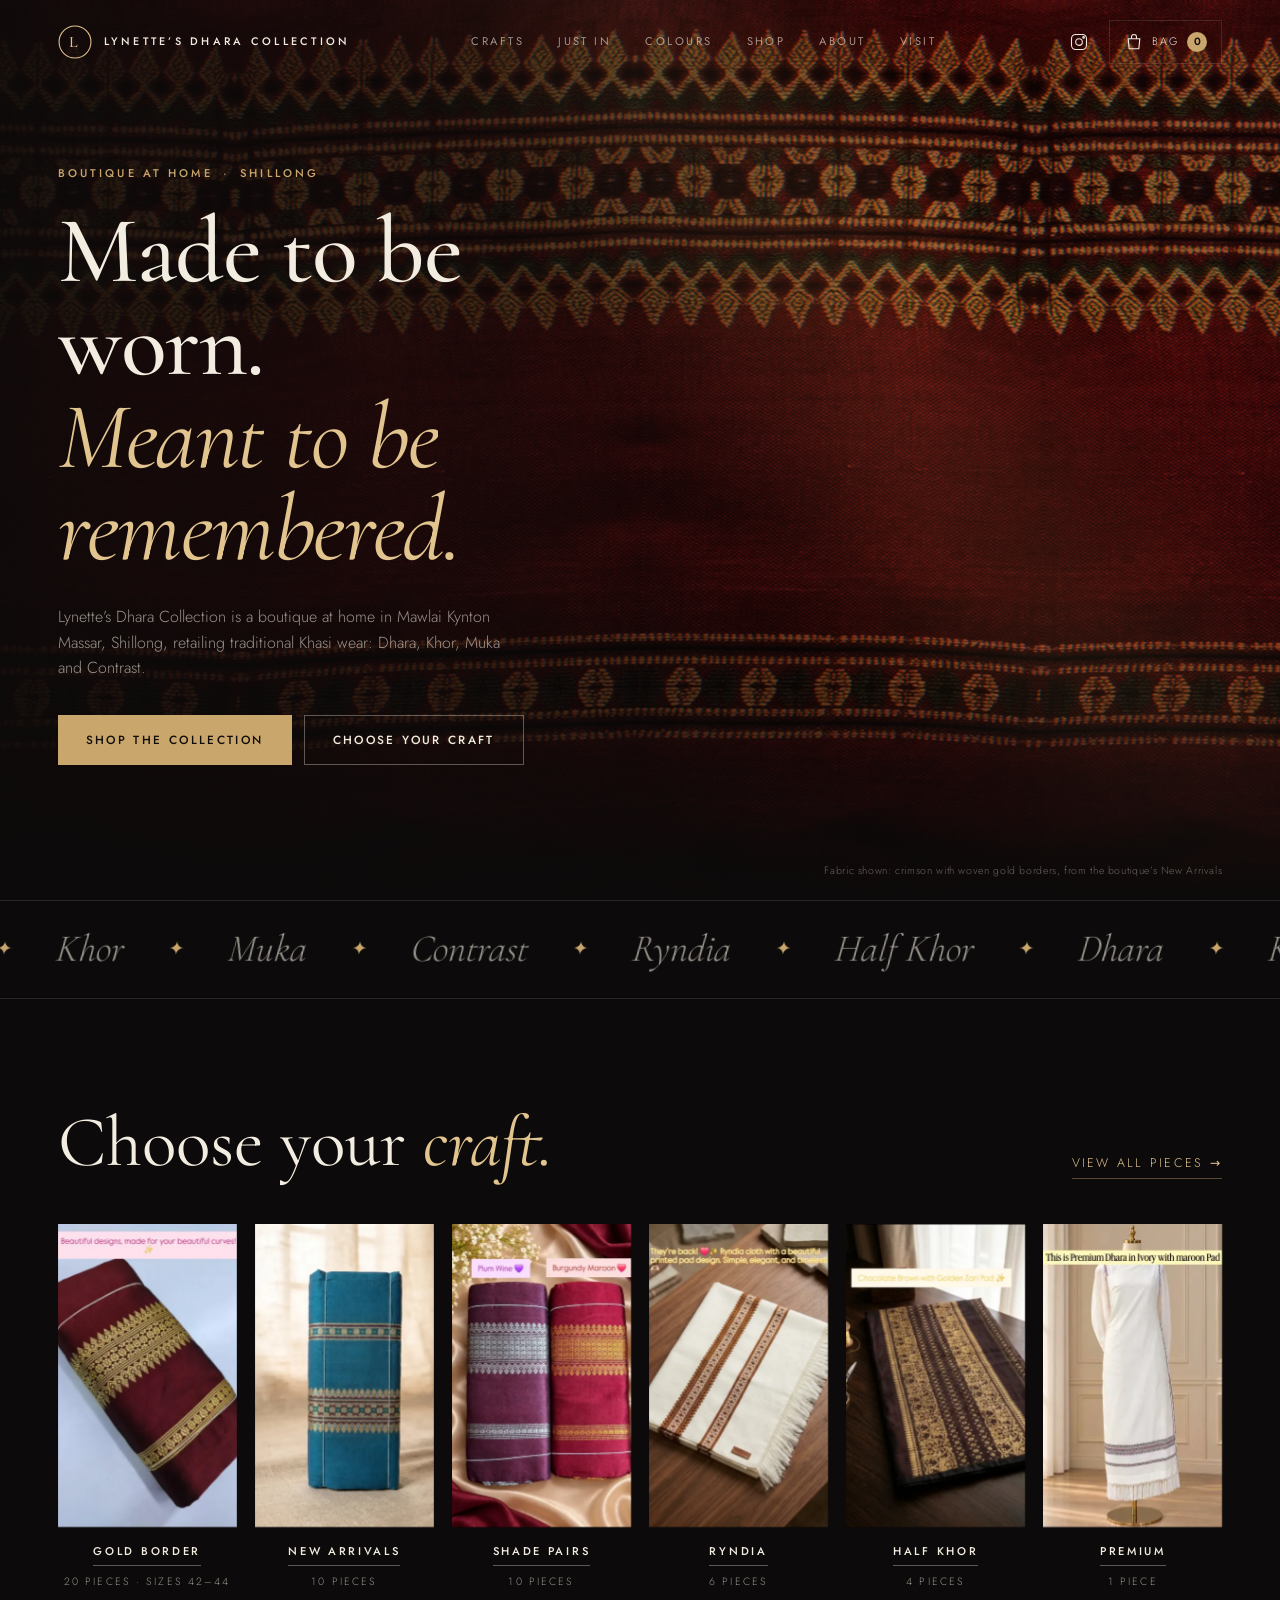
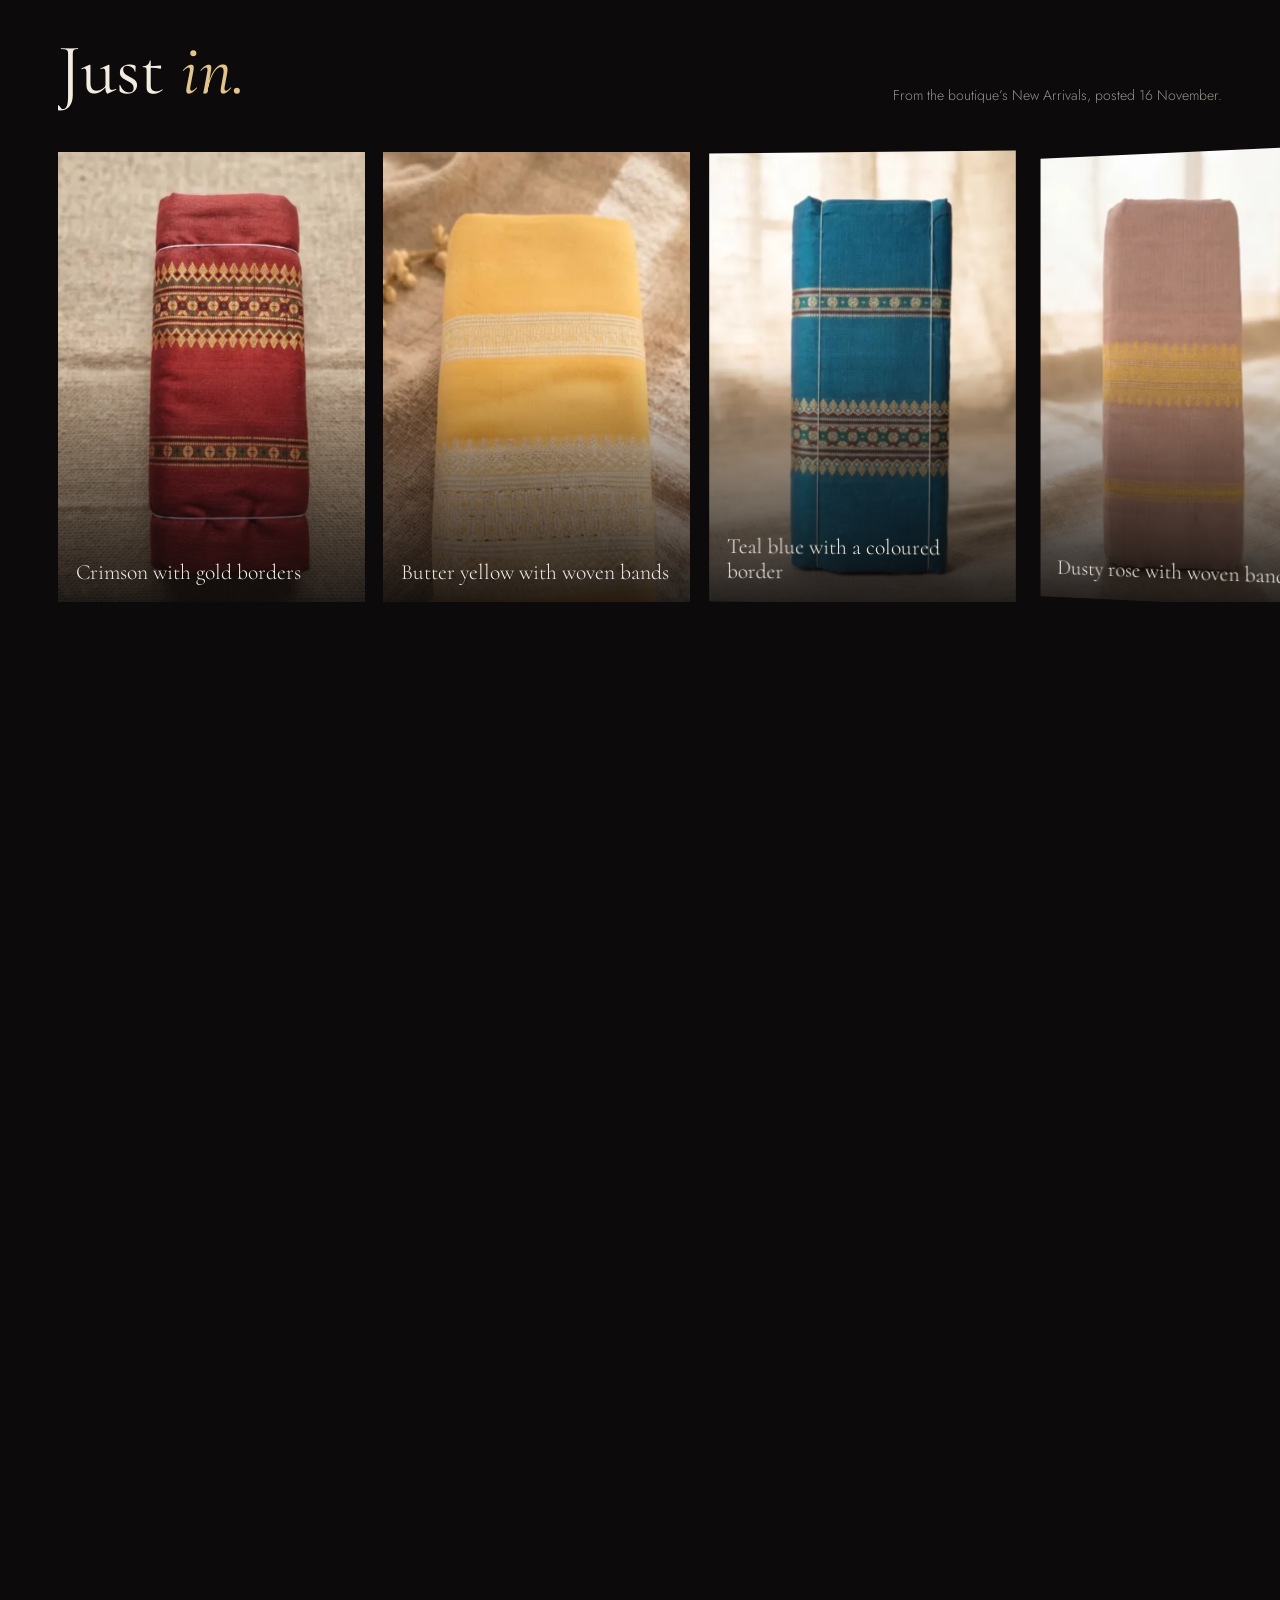
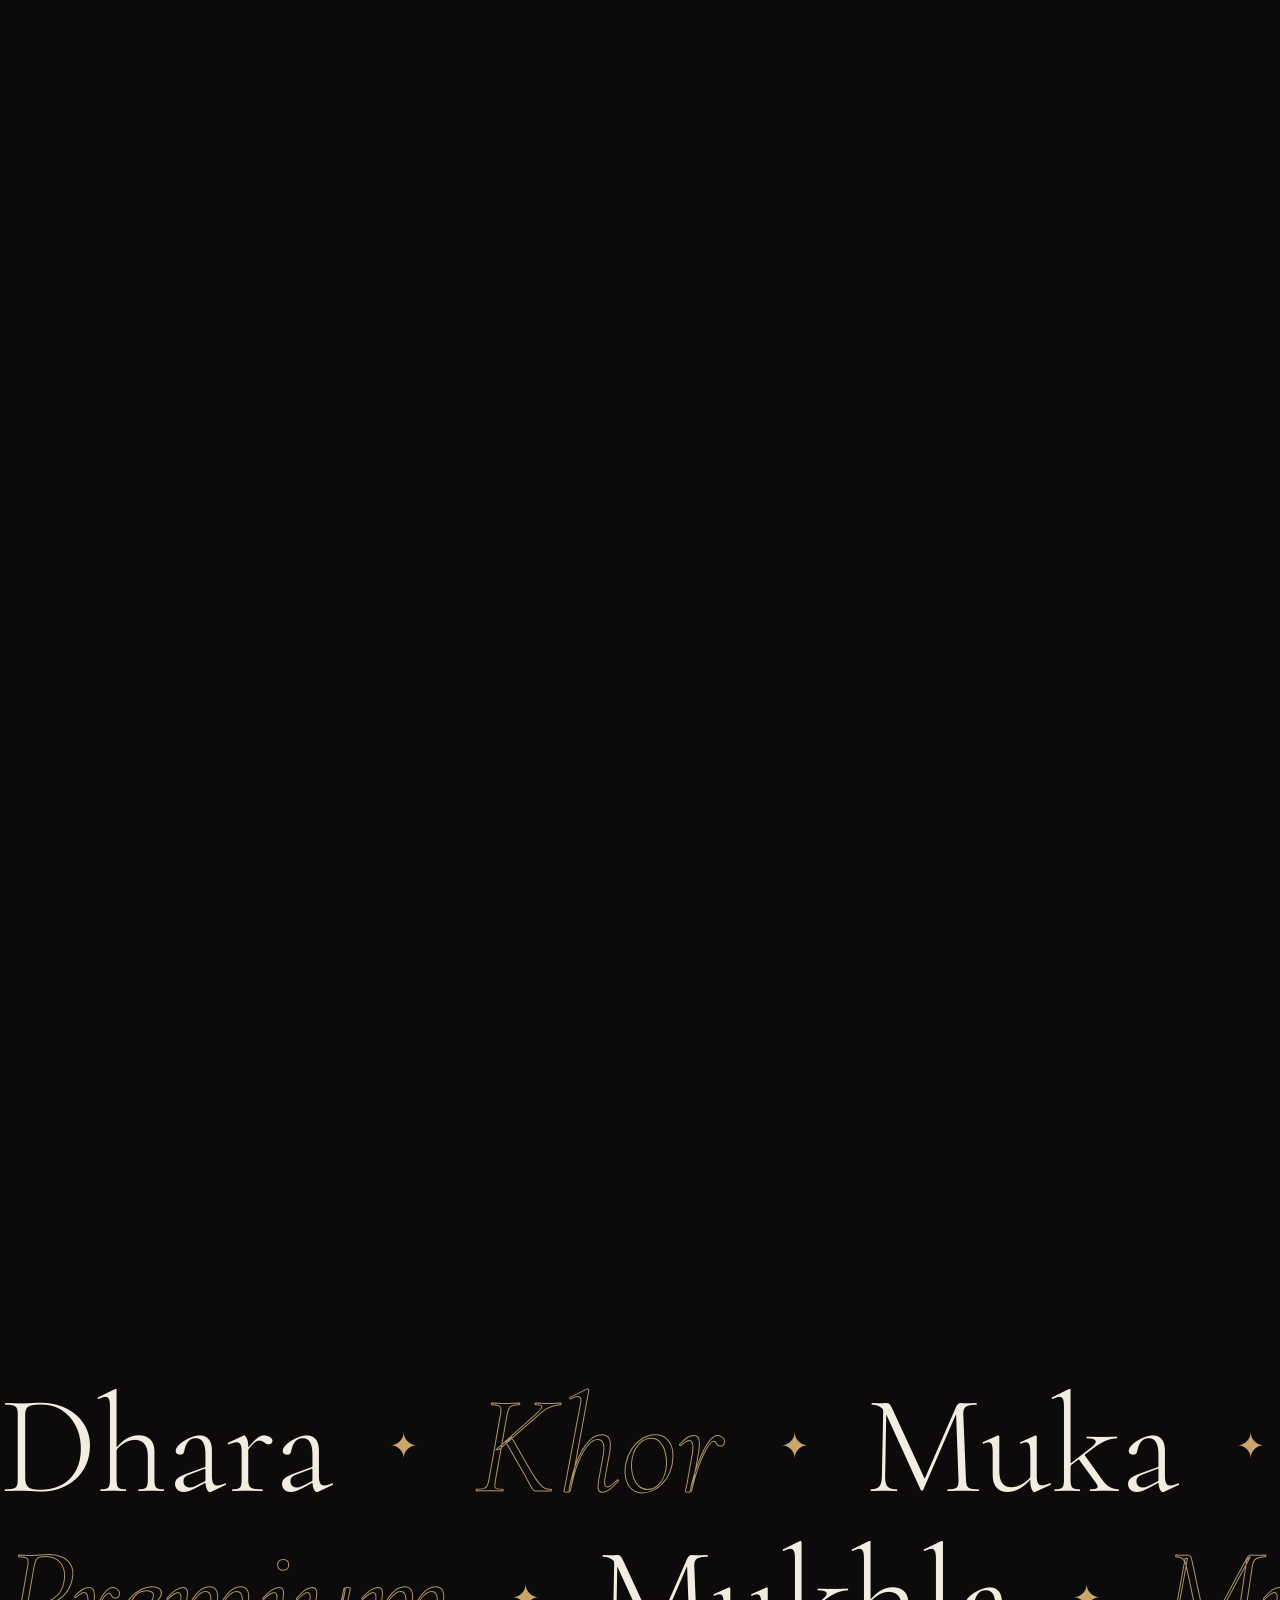
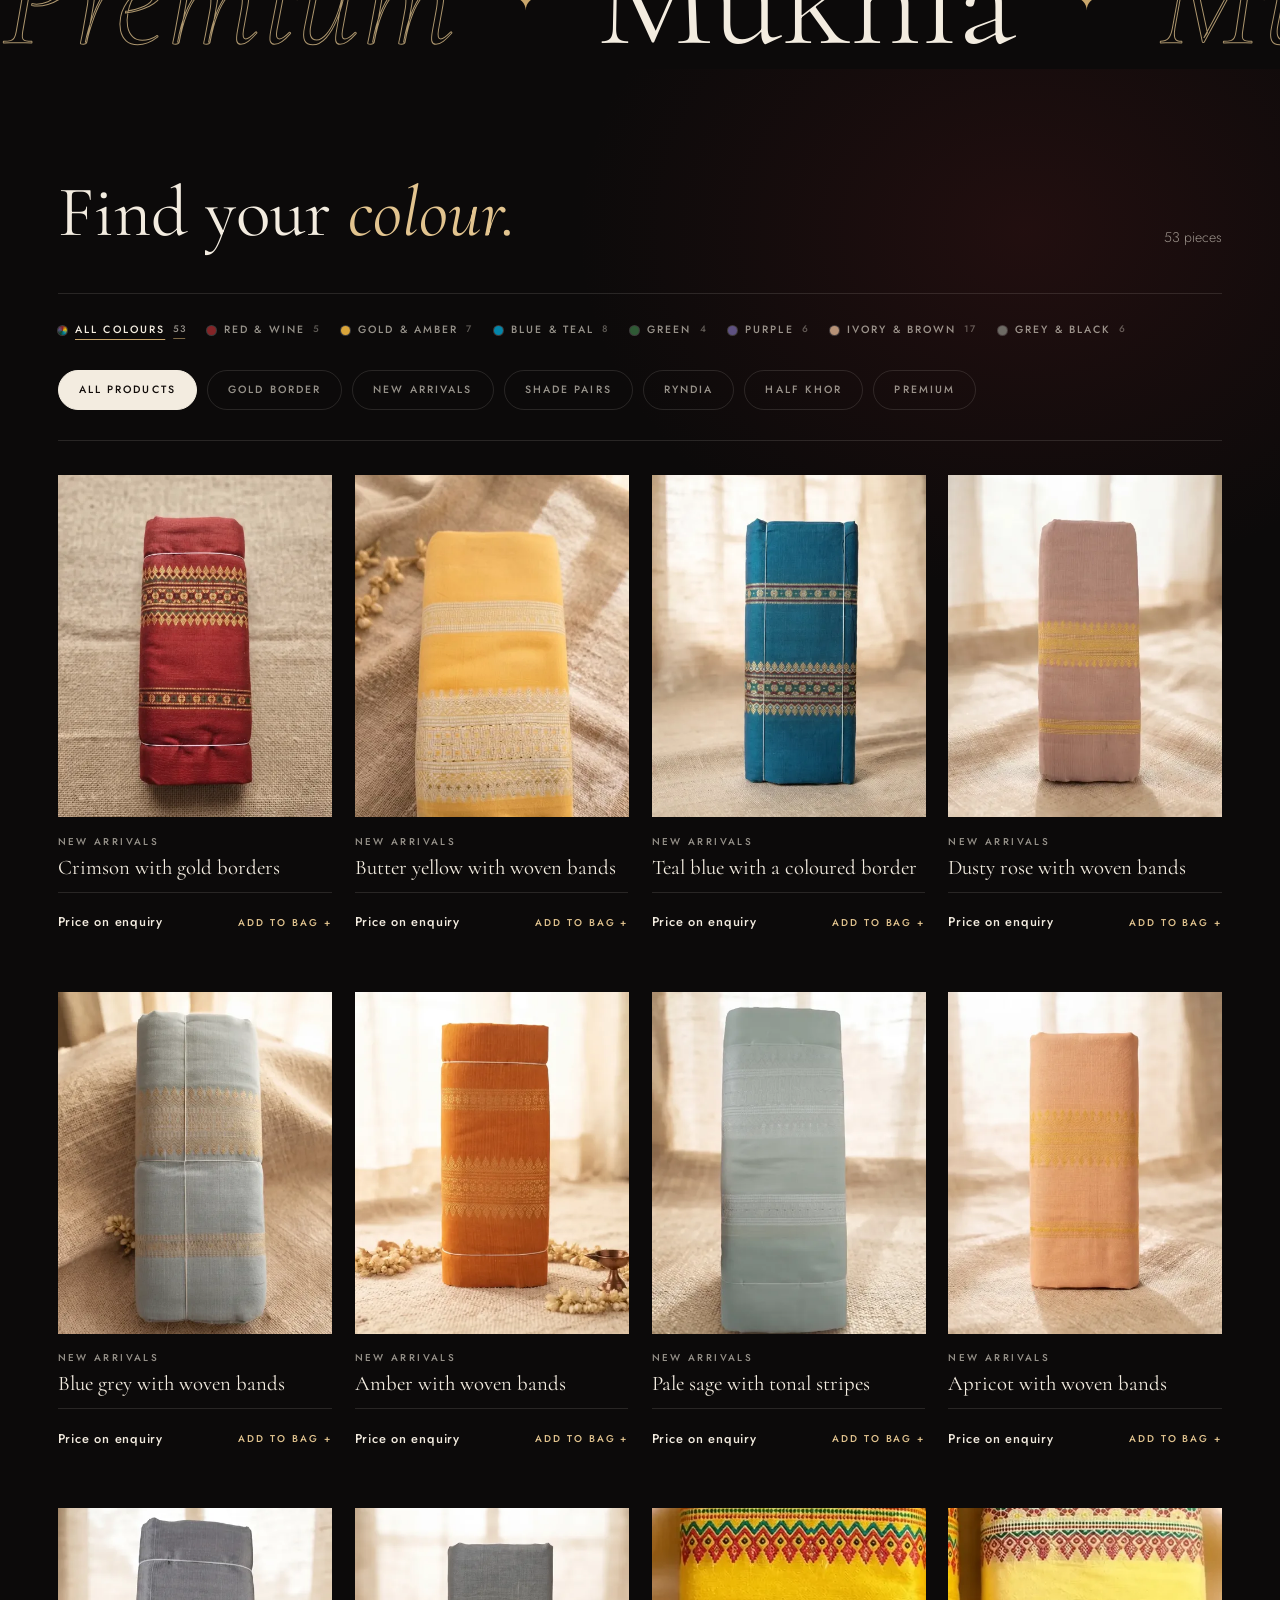
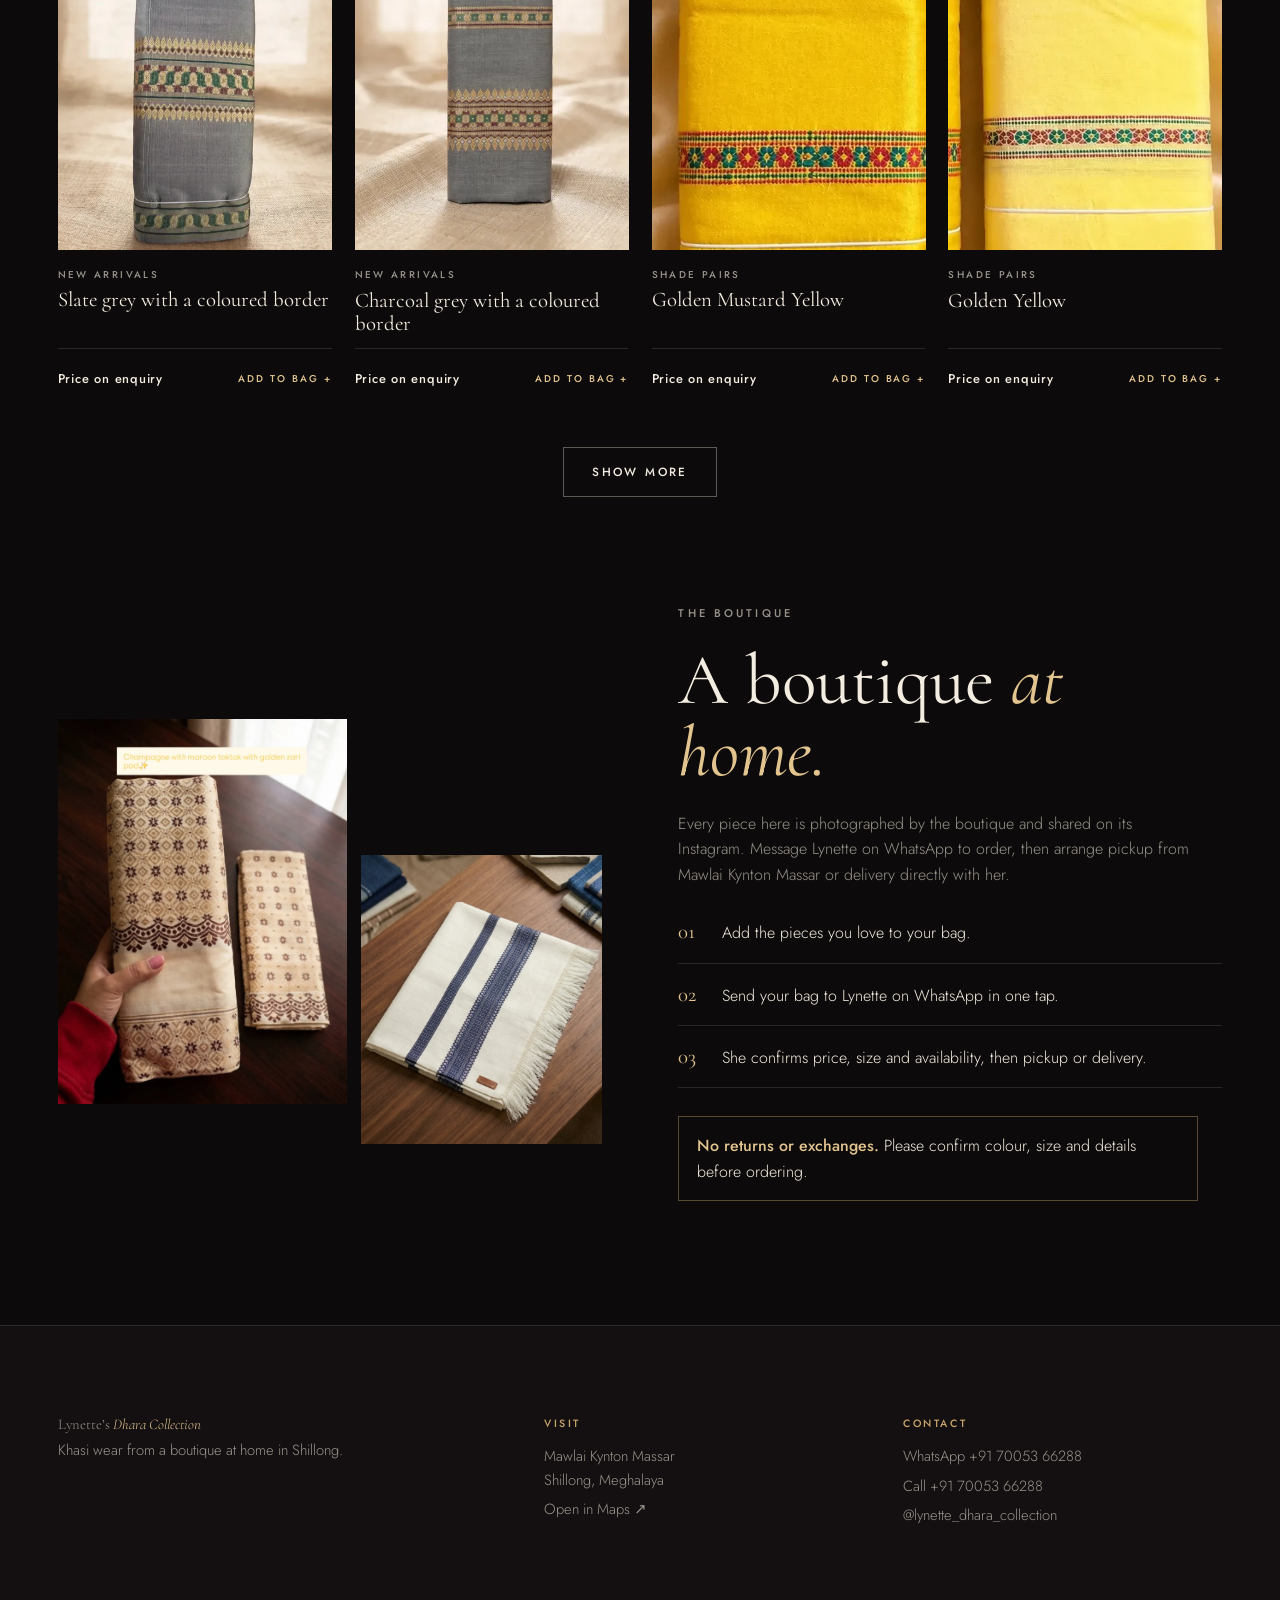
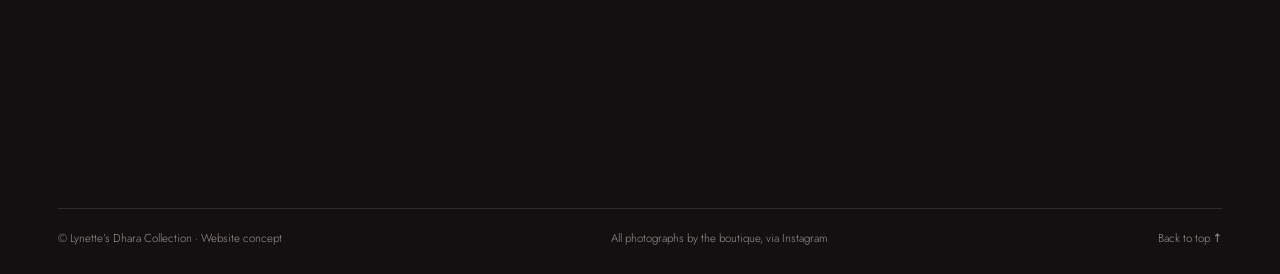
==== store/index.html @ 6fa77bb0 "Add a dark boutique shop version at /store/ Built after the client's reference video: dark editorial" ====
<!doctype html>
<html lang="en" class="no-js">
<head>
<meta charset="utf-8">
<meta name="viewport" content="width=device-width,initial-scale=1,viewport-fit=cover">
<title>Lynette’s Dhara Collection · Shop Khasi wear</title>
<meta name="description" content="Shop Khasi wear from Lynette’s Dhara Collection, a boutique at home in Shillong. Browse by craft and colour, add pieces to your bag and order on WhatsApp.">
<meta name="theme-color" content="#0c0a0a">
<meta name="robots" content="noindex">
<link rel="icon" href="../assets/mark.svg" type="image/svg+xml">
<script>document.documentElement.classList.replace('no-js','js');if(matchMedia('(pointer: coarse)').matches)document.documentElement.classList.add('touch');</script>
<link rel="preconnect" href="https://fonts.googleapis.com">
<link rel="preconnect" href="https://fonts.gstatic.com" crossorigin>
<link href="https://fonts.googleapis.com/css2?family=Cormorant:ital,wght@0,400;0,500;0,600;1,400;1,500&family=Jost:wght@300;400;500;600&display=swap" rel="stylesheet">

<link rel="stylesheet" href="store.css">
</head>
<body>
<a class="skip" href="#shop">Skip to the shop</a>

<div class="intro" id="intro" aria-hidden="true">
  <div class="intro__panel"></div>
  <div class="intro__in">
    <p class="intro__name"><span class="intro__a">Lynette’s</span> <em class="intro__b">Dhara Collection</em></p>
    <div class="intro__bar"><i></i></div>
    <p class="intro__meta"><span>Boutique at home · Shillong</span><b class="intro__count">00</b></p>
  </div>
</div>
<div class="cursor" aria-hidden="true"><div class="cursor__ring"><span class="cursor__label"></span></div><div class="cursor__dot"></div></div>
<div class="progress" aria-hidden="true"><i></i></div>

<header class="nav" id="nav">
  <div class="nav__in">
    <a class="logo" href="#top" aria-label="Lynette’s Dhara Collection, home">
      <svg viewBox="0 0 32 32" aria-hidden="true"><circle cx="16" cy="16" r="15" fill="none" stroke="currentColor" stroke-width="1"/><text x="16" y="21" text-anchor="middle" font-family="Cormorant, serif" font-size="15" fill="currentColor">L</text></svg>
      <span>Lynette’s Dhara Collection</span>
    </a>
    <nav class="nav__links" aria-label="Main">
      <a href="#crafts">Crafts</a><a href="#new">Just in</a><a href="#colour">Colours</a><a href="#shop">Shop</a><a href="#about">About</a><a href="#visit">Visit</a>
    </nav>
    <div class="nav__end">
      <a class="nav__ig" href="https://www.instagram.com/lynette_dhara_collection/" target="_blank" rel="noopener" aria-label="Instagram">
        <svg viewBox="0 0 24 24" aria-hidden="true"><rect x="3" y="3" width="18" height="18" rx="5"/><circle cx="12" cy="12" r="4"/><circle cx="17.5" cy="6.5" r="1"/></svg>
      </a>
      <button type="button" class="nav__bag" id="open-bag" aria-label="Open your bag">
        <svg viewBox="0 0 24 24" aria-hidden="true"><path d="M5 8h14l-1.2 12H6.2L5 8Z"/><path d="M9 8V6a3 3 0 0 1 6 0v2"/></svg>
        <span>Bag</span><b id="bag-count">0</b>
      </button>
      <button type="button" class="nav__menu" id="menu-btn" aria-expanded="false" aria-controls="menu">Menu</button>
    </div>
  </div>
</header>
<div class="menu" id="menu" hidden>
  <a href="#crafts">Crafts</a><a href="#new">Just in</a><a href="#colour">Find your colour</a><a href="#shop">Shop all</a><a href="#about">About</a><a href="#visit">Visit &amp; contact</a>
</div>

<main>
<!-- HERO -->
<section class="hero" id="top" aria-labelledby="hero-title">
  <div class="hero__media" aria-hidden="true"><img src="../assets/art/cloth.webp" srcset="../assets/art/cloth-small.webp 1024w, ../assets/art/cloth.webp 2048w" sizes="100vw" alt="" fetchpriority="high"><canvas id="hero-gl"></canvas></div>
  <div class="hero__in">
    <p class="eyebrow" data-rise>Boutique at home <span>·</span> Shillong</p>
    <h1 id="hero-title" class="hero__title" data-words>Made to be worn. <em>Meant to be remembered.</em></h1>
    <p class="hero__text" data-rise>Lynette’s Dhara Collection is a boutique at home in Mawlai Kynton Massar, Shillong, retailing traditional Khasi wear: Dhara, Khor, Muka and Contrast.</p>
    <div class="hero__cta" data-rise>
      <a class="btn btn--gold magnetic" href="#shop" data-cursor="Shop">Shop the collection</a>
      <a class="btn btn--ghost magnetic" href="#crafts">Choose your craft</a>
    </div>
  </div>
  <p class="hero__note" aria-hidden="true">Fabric shown: crimson with woven gold borders, from the boutique’s New Arrivals</p>
</section>

<div class="ticker" aria-hidden="true"><div class="ticker__track"><span>Dhara</span><i>✦</i><span>Khor</span><i>✦</i><span>Muka</span><i>✦</i><span>Contrast</span><i>✦</i><span>Ryndia</span><i>✦</i><span>Half Khor</span><i>✦</i></div></div>

<!-- CRAFTS -->
<section class="crafts section" id="crafts" aria-labelledby="crafts-title">
  <div class="head">
    <h2 id="crafts-title" class="title" data-words>Choose your <em>craft.</em></h2>
    <a class="link" href="#shop">View all pieces <span aria-hidden="true">→</span></a>
  </div>
  <div class="crafts__row" id="crafts-row"></div>
</section>

<!-- JUST IN -->
<section class="new section" id="new" aria-labelledby="new-title">
  <div class="head">
    <h2 id="new-title" class="title" data-words>Just <em>in.</em></h2>
    <p class="head__note">From the boutique’s New Arrivals, posted 16 November.</p>
  </div>
  <div class="new__row" id="new-row"></div>
</section>

<!-- RANGE NAMES: two rows sliding in opposite directions -->
<section class="words" aria-label="The ranges: Dhara, Khor, Muka, Contrast, Ryndia, Half Khor">
  <p class="words__row words__row--a" aria-hidden="true"><span>Dhara</span><i>✦</i><em>Khor</em><i>✦</i><span>Muka</span><i>✦</i><em>Contrast</em><i>✦</i><span>Dhara</span><i>✦</i><em>Khor</em></p>
  <p class="words__row words__row--b" aria-hidden="true"><em>Ryndia</em><i>✦</i><span>Half Khor</span><i>✦</i><em>Premium</em><i>✦</i><span>Mukhla</span><i>✦</i><em>Mukhli</em><i>✦</i><span>Dep Thaiñ</span></p>
</section>

<!-- FIND YOUR COLOUR + SHOP -->
<section class="shop section" id="colour" aria-labelledby="colour-title">
  <div class="head">
    <h2 id="colour-title" class="title" data-words>Find your <em>colour.</em></h2>
    <p class="head__note" id="shop-count" aria-live="polite"></p>
  </div>
  <div class="colours" id="colour-list" role="radiogroup" aria-label="Colour"></div>
  <div class="types" id="type-list" role="radiogroup" aria-label="Craft"></div>
  <div class="grid" id="shop" aria-label="Products"></div>
  <div class="more"><button type="button" class="btn btn--ghost" id="more">Show more</button></div>
</section>

<!-- ABOUT -->
<section class="about section" id="about" aria-labelledby="about-title">
  <div class="about__media" aria-hidden="true">
    <img src="../assets/products/DfpJqH9GMYd-04.webp" alt="" loading="lazy">
    <img src="../assets/products/DfE3EgpmPrS-02.webp" alt="" loading="lazy">
  </div>
  <div class="about__copy">
    <p class="eyebrow">The boutique</p>
    <h2 id="about-title" class="title" data-words>A boutique <em>at home.</em></h2>
    <p>Every piece here is photographed by the boutique and shared on its Instagram. Message Lynette on WhatsApp to order, then arrange pickup from Mawlai Kynton Massar or delivery directly with her.</p>
    <ol class="steps">
      <li><b>01</b><span>Add the pieces you love to your bag.</span></li>
      <li><b>02</b><span>Send your bag to Lynette on WhatsApp in one tap.</span></li>
      <li><b>03</b><span>She confirms price, size and availability, then pickup or delivery.</span></li>
    </ol>
    <p class="policy"><strong>No returns or exchanges.</strong> Please confirm colour, size and details before ordering.</p>
  </div>
</section>
</main>

<footer class="footer" id="visit">
  <div class="footer__grid">
    <div>
      <p class="footer__logo">Lynette’s <em>Dhara Collection</em></p>
      <p class="footer__text">Khasi wear from a boutique at home in Shillong.</p>
    </div>
    <div>
      <h3>Visit</h3>
      <p>Mawlai Kynton Massar<br>Shillong, Meghalaya</p>
      <a href="https://www.google.com/maps/search/?api=1&amp;query=Mawlai%20Kynton%20Massar%2C%20Shillong%2C%20Meghalaya" target="_blank" rel="noopener">Open in Maps ↗</a>
    </div>
    <div>
      <h3>Contact</h3>
      <a href="https://wa.me/917005366288?text=Hello%20Lynette%2C%20I%E2%80%99d%20like%20to%20enquire%20about%20your%20Khasi%20wear." target="_blank" rel="noopener">WhatsApp +91 70053 66288</a>
      <a href="tel:+917005366288">Call +91 70053 66288</a>
      <a href="https://www.instagram.com/lynette_dhara_collection/" target="_blank" rel="noopener">@lynette_dhara_collection</a>
    </div>
  </div>
  <p class="footer__word" aria-hidden="true">Lynette’s</p>
  <div class="footer__bar"><span>© Lynette’s Dhara Collection · Website concept</span><span>All photographs by the boutique, via Instagram</span><a href="#top">Back to top ↑</a></div>
</footer>

<!-- QUICK VIEW -->
<dialog class="qv" id="qv" aria-labelledby="qv-title" data-lenis-prevent>
  <button type="button" class="x" data-close aria-label="Close">×</button>
  <div class="qv__grid">
    <div class="qv__media"><div class="qv__img" id="qv-zoom" tabindex="0" aria-label="Photo. Click to zoom, move to pan."><img id="qv-img" alt=""></div>
      <div class="qv__thumbs" id="qv-thumbs"></div></div>
    <div class="qv__info">
      <p class="label" id="qv-cat"></p>
      <h2 id="qv-title"></h2>
      <p class="qv__price" id="qv-price">Price on enquiry</p>
      <p class="qv__colour"><i id="qv-dot"></i><span id="qv-colour"></span></p>
      <p class="qv__notes" id="qv-notes"></p>
      <button type="button" class="btn btn--gold btn--wide" id="qv-add">Add to bag +</button>
      <a class="btn btn--ghost btn--wide" id="qv-wa" target="_blank" rel="noopener">Ask on WhatsApp</a>
      <a class="link" id="qv-src" target="_blank" rel="noopener">See the original post ↗</a>
      <p class="fine">No returns or exchanges.</p>
    </div>
  </div>
</dialog>

<!-- BAG -->
<dialog class="bag" id="bag" aria-labelledby="bag-title" data-lenis-prevent>
  <div class="bag__head"><h2 id="bag-title">Your <em>bag</em></h2><button type="button" class="x" data-close aria-label="Close">×</button></div>
  <ul class="bag__items" id="bag-items"></ul>
  <p class="bag__empty" id="bag-empty">Your bag is empty. Add pieces from the shop, then send them all to Lynette in one message.</p>
  <div class="bag__foot">
    <p class="bag__sum"><span>Pieces</span><b id="bag-sum">0</b></p>
    <p class="bag__note">Prices are confirmed by Lynette on WhatsApp before you pay. No returns or exchanges.</p>
    <a class="btn btn--gold btn--wide" id="bag-send" target="_blank" rel="noopener">Send order on WhatsApp</a>
  </div>
</dialog>
<div class="toast" id="toast" role="status" aria-live="polite"></div>

<script src="../catalog.js"></script>
<script src="../js/swatches.js"></script>
<script defer src="../assets/vendor/gsap.min.js"></script>
<script defer src="../assets/vendor/ScrollTrigger.min.js"></script>
<script defer src="../assets/vendor/Flip.min.js"></script>
<script defer src="../assets/vendor/lenis.min.js"></script>
<script defer src="store.js"></script>
<script type="module" src="hero-gl.js"></script>
</body>
</html>
---- store/store.css ----
/* Lynette's Dhara Collection — boutique shop (dark editorial, after the client's reference video) */
:root{
  --bg:#0c0a0a;
  --bg2:#141011;
  --card:#181314;
  --ink:#f3ece0;
  --mute:rgba(243,236,224,.6);
  --faint:rgba(243,236,224,.12);
  --gold:#c9a66b;
  --gold-hi:#e2c48f;
  --serif:"Cormorant",Georgia,serif;
  --sans:"Jost",system-ui,-apple-system,"Segoe UI",sans-serif;
  --pad:clamp(18px,4.5vw,64px);
  --ease:cubic-bezier(.16,1,.3,1);
}
*,*::before,*::after{box-sizing:border-box}
html.lenis,html.lenis body{height:auto}
.lenis.lenis-stopped{overflow:hidden}
body{margin:0;background:var(--bg);color:var(--ink);font-family:var(--sans);font-weight:300;font-size:16px;line-height:1.6;-webkit-font-smoothing:antialiased;overflow-x:hidden}
img{display:block;max-width:100%}
a{color:inherit}
button{font:inherit;color:inherit;background:none;border:0;padding:0;cursor:pointer}
h1,h2,h3{margin:0;font-weight:400}
em{font-style:italic}
:focus-visible{outline:1px solid var(--gold-hi);outline-offset:3px}
::selection{background:var(--gold);color:var(--bg)}
.skip{position:fixed;left:12px;top:-60px;z-index:500;background:var(--gold);color:var(--bg);padding:10px 16px}
.skip:focus{top:12px}

/* shared */
.eyebrow{margin:0 0 22px;font-size:.7rem;font-weight:500;letter-spacing:.28em;text-transform:uppercase;color:var(--gold)}
.eyebrow span{color:var(--mute);margin:0 .4em}
.title{font-family:var(--serif);font-weight:400;font-size:clamp(2.4rem,5.6vw,5rem);line-height:1;letter-spacing:-.01em}
.title em,.hero__title em{color:var(--gold-hi)}
.label{margin:0;font-size:.62rem;font-weight:500;letter-spacing:.24em;text-transform:uppercase;color:var(--mute)}
.section{padding:clamp(80px,12vh,140px) var(--pad) 0}
.head{display:flex;flex-wrap:wrap;align-items:flex-end;justify-content:space-between;gap:16px 40px;margin-bottom:clamp(28px,5vh,48px)}
.head__note{margin:0;color:var(--mute);font-size:.88rem}
.link{font-size:.78rem;letter-spacing:.18em;text-transform:uppercase;text-decoration:none;color:var(--gold-hi);border-bottom:1px solid rgba(201,166,107,.4);padding-bottom:4px;transition:color .3s,border-color .3s}
.link:hover{color:var(--ink);border-color:var(--ink)}
.btn{position:relative;display:inline-flex;align-items:center;justify-content:center;min-height:50px;padding:0 28px;font-size:.74rem;font-weight:500;letter-spacing:.2em;text-transform:uppercase;text-decoration:none;overflow:hidden;isolation:isolate;transition:color .45s var(--ease),border-color .45s}
.btn::before{content:"";position:absolute;inset:0;z-index:-1;transform:scaleX(0);transform-origin:right;transition:transform .6s var(--ease)}
.btn:hover::before{transform:scaleX(1);transform-origin:left}
.btn--gold{background:var(--gold);color:#120d0b}
.btn--gold::before{background:var(--ink)}
.btn--ghost{border:1px solid rgba(243,236,224,.35);color:var(--ink)}
.btn--ghost::before{background:var(--ink)}
.btn--ghost:hover{color:#120d0b}
.btn--wide{width:100%}
.word{display:inline-block;overflow:hidden;vertical-align:top;padding-bottom:.1em;margin-bottom:-.1em}
.word>span{display:inline-block}

/* intro: counter follows real loading, then the panel wipes upward */
.intro{position:fixed;inset:0;z-index:400;display:grid;place-items:center;text-align:center;pointer-events:none}
.intro__panel{position:absolute;inset:0;background:var(--bg)}
.intro__panel::after{content:"";position:absolute;inset:0;background:url(../assets/art/cloth-small.webp) center/cover;opacity:.06}
.intro__in{position:relative;width:min(560px,84vw)}
.intro__name{margin:0;font-family:var(--serif);font-size:clamp(1.9rem,5vw,3.4rem);line-height:1.1;overflow:hidden}
.intro__name span,.intro__name em{display:inline-block}
.intro__name em{color:var(--gold-hi)}
.intro__bar{height:1px;margin:22px 0 12px;background:var(--faint)}
.intro__bar i{display:block;height:100%;background:var(--gold);transform:scaleX(0);transform-origin:left}
.intro__meta{display:flex;justify-content:space-between;margin:0;font-size:.64rem;font-weight:500;letter-spacing:.26em;text-transform:uppercase;color:var(--mute)}
.intro__count{color:var(--gold-hi);font-weight:500;font-variant-numeric:tabular-nums}
html.no-js .intro{display:none}

/* cursor + progress */
.cursor{display:none}
@media (pointer:fine){
  html.js .cursor{display:block;position:fixed;inset:0;z-index:450;pointer-events:none}
  .cursor.off{opacity:0}
  .cursor__dot{position:fixed;left:0;top:0;width:5px;height:5px;margin:-2.5px 0 0 -2.5px;border-radius:50%;background:var(--gold-hi)}
  .cursor__ring{position:fixed;left:0;top:0;width:36px;height:36px;margin:-18px 0 0 -18px;border:1px solid rgba(226,196,143,.55);border-radius:50%;display:grid;place-items:center;transition:width .45s var(--ease),height .45s var(--ease),margin .45s var(--ease),background-color .3s}
  .cursor__label{font-size:.58rem;font-weight:600;letter-spacing:.2em;text-transform:uppercase;color:#120d0b;opacity:0;transition:opacity .25s}
  .cursor.big .cursor__ring{width:86px;height:86px;margin:-43px 0 0 -43px;background:var(--gold);border-color:var(--gold)}
  .cursor.big .cursor__label{opacity:1}
}
.progress{position:fixed;inset:0 0 auto;height:2px;z-index:300;pointer-events:none}
.progress i{display:block;height:100%;background:linear-gradient(90deg,var(--gold),var(--gold-hi));transform:scaleX(0);transform-origin:left}

/* nav */
.nav{position:fixed;inset:0 0 auto;z-index:200;transition:background-color .4s,transform .6s var(--ease)}
.nav__in{display:flex;align-items:center;justify-content:space-between;gap:24px;padding:20px var(--pad);border-bottom:1px solid transparent;transition:padding .4s,border-color .4s}
.nav.is-solid{background:rgba(12,10,10,.92)}
.nav.is-solid .nav__in{padding-top:13px;padding-bottom:13px;border-color:var(--faint)}
.nav.is-hidden{transform:translateY(-100%)}
.logo{display:flex;align-items:center;gap:12px;text-decoration:none;font-size:.68rem;font-weight:500;letter-spacing:.3em;text-transform:uppercase}
.logo svg{width:34px;height:34px;color:var(--gold-hi)}
.nav__links{display:flex;gap:34px}
.nav__links a{position:relative;font-size:.7rem;font-weight:400;letter-spacing:.22em;text-transform:uppercase;text-decoration:none;color:var(--mute);transition:color .3s}
.nav__links a::after{content:"";position:absolute;left:0;right:0;bottom:-6px;height:1px;background:var(--gold);transform:scaleX(0);transition:transform .5s var(--ease)}
.nav__links a:hover,.nav__links a.on{color:var(--ink)}
.nav__links a:hover::after,.nav__links a.on::after{transform:scaleX(1)}
.nav__end{display:flex;align-items:center;gap:8px}
.nav__ig{display:grid;place-items:center;width:44px;height:44px}
.nav__ig svg,.nav__bag svg{width:20px;height:20px;fill:none;stroke:currentColor;stroke-width:1.3}
.nav__bag{display:inline-flex;align-items:center;gap:8px;min-height:44px;padding:0 14px;border:1px solid var(--faint);font-size:.68rem;letter-spacing:.2em;text-transform:uppercase}
.nav__bag b{display:grid;place-items:center;min-width:20px;height:20px;padding:0 5px;border-radius:99px;background:var(--gold);color:#120d0b;font-size:.66rem;font-weight:600;letter-spacing:0}
.nav__menu{display:none;min-height:44px;padding:0 14px;border:1px solid var(--faint);font-size:.68rem;letter-spacing:.2em;text-transform:uppercase}
.menu{position:fixed;inset:0;z-index:190;display:flex;flex-direction:column;justify-content:center;gap:4px;padding:90px var(--pad) 40px;background:var(--bg)}
.menu[hidden]{display:none}
.menu a{font-family:var(--serif);font-size:clamp(2.2rem,10vw,3.4rem);line-height:1.15;text-decoration:none}

/* hero */
.hero{position:relative;min-height:100vh;min-height:100svh;display:flex;align-items:center;overflow:hidden}
.hero__media{position:absolute;inset:0}
.hero__media img{width:100%;height:100%;object-fit:cover;object-position:70% 50%;transform:scale(1.12);will-change:transform}
.hero::after{content:"";position:absolute;inset:0;background:linear-gradient(90deg,rgba(12,10,10,.94) 0%,rgba(12,10,10,.7) 38%,rgba(12,10,10,.15) 72%,rgba(12,10,10,.35) 100%),linear-gradient(0deg,var(--bg) 0%,rgba(12,10,10,0) 30%)}
.hero__in{position:relative;z-index:2;width:min(720px,100%);padding:110px var(--pad) 80px}
.hero__title{font-family:var(--serif);font-weight:500;font-size:clamp(3rem,7.4vw,6.6rem);line-height:.98;letter-spacing:-.015em}
.hero__title em{display:block;font-weight:400}
.hero__text{max-width:460px;margin:28px 0 34px;color:var(--mute);font-size:1rem}
.hero__cta{display:flex;flex-wrap:wrap;gap:12px}
.hero__note{position:absolute;z-index:2;right:var(--pad);bottom:20px;margin:0;font-size:.66rem;letter-spacing:.06em;color:rgba(243,236,224,.4)}

/* ticker */
.ticker{overflow:hidden;border-block:1px solid var(--faint);padding:18px 0}
.ticker__track{display:flex;align-items:center;gap:44px;width:max-content;font-family:var(--serif);font-style:italic;font-size:clamp(1.5rem,3vw,2.4rem);color:var(--mute);will-change:transform}
.ticker__track i{font-style:normal;font-size:.5em;color:var(--gold)}

/* crafts */
.crafts__row{display:grid;grid-template-columns:repeat(6,minmax(0,1fr));gap:clamp(12px,1.4vw,22px)}
.craft{text-align:center;text-decoration:none;cursor:pointer}
.craft__img{position:relative;aspect-ratio:1;overflow:hidden;background:var(--card)}
.craft__img img{width:100%;height:100%;object-fit:cover;transition:transform 1.2s var(--ease),filter .6s}
.craft:hover .craft__img img{transform:scale(1.08)}
.craft__img::after{content:"";position:absolute;inset:0;border:1px solid rgba(201,166,107,0);transition:border-color .5s,inset .5s var(--ease)}
.craft:hover .craft__img::after{inset:10px;border-color:rgba(201,166,107,.7)}
.craft__name{display:inline-block;margin-top:16px;font-size:.7rem;font-weight:500;letter-spacing:.24em;text-transform:uppercase;border-bottom:1px solid rgba(243,236,224,.35);padding-bottom:4px}
.craft__n{display:block;margin-top:8px;font-size:.66rem;letter-spacing:.2em;text-transform:uppercase;color:var(--mute)}

/* just in */
.new__row{display:flex;gap:clamp(12px,1.4vw,20px);overflow-x:auto;scroll-snap-type:x mandatory;margin:0 calc(var(--pad) * -1);padding:0 var(--pad) 8px;scrollbar-width:none}
.new__row::-webkit-scrollbar{display:none}
.tall{position:relative;flex:0 0 clamp(220px,23vw,330px);aspect-ratio:3/4.4;overflow:hidden;scroll-snap-align:start;background:var(--card);cursor:pointer;text-align:left}
.tall img{width:100%;height:100%;object-fit:cover;transition:transform 1.4s var(--ease)}
.tall:hover img{transform:scale(1.06)}
.tall::after{content:"";position:absolute;inset:45% 0 0;background:linear-gradient(transparent,rgba(12,10,10,.88))}
.tall span{position:absolute;z-index:1;left:18px;right:18px;bottom:18px;font-family:var(--serif);font-size:1.35rem;line-height:1.15}

/* colours + types */
.colours{display:flex;flex-wrap:wrap;gap:6px 22px;padding:18px 0 22px;border-top:1px solid var(--faint)}
.cchip{display:inline-flex;align-items:center;gap:8px;min-height:36px;font-size:.66rem;font-weight:500;letter-spacing:.2em;text-transform:uppercase;color:var(--mute);transition:color .3s}
.cchip i{width:9px;height:9px;border-radius:50%;box-shadow:0 0 0 1px rgba(255,255,255,.2)}
.cchip small{font-size:.9em;opacity:.6;letter-spacing:.05em}
.cchip:hover,.cchip[aria-checked="true"]{color:var(--ink)}
.cchip[aria-checked="true"]{text-decoration:underline;text-decoration-color:var(--gold);text-underline-offset:6px}
.types{display:flex;flex-wrap:wrap;gap:10px;padding-bottom:30px;margin-bottom:34px;border-bottom:1px solid var(--faint)}
.tpill{min-height:40px;padding:0 20px;border:1px solid var(--faint);border-radius:99px;font-size:.66rem;font-weight:500;letter-spacing:.2em;text-transform:uppercase;color:var(--mute);transition:all .3s}
.tpill:hover{border-color:rgba(201,166,107,.6);color:var(--ink)}
.tpill[aria-checked="true"]{background:var(--ink);border-color:var(--ink);color:#120d0b}

/* product grid */
.grid{display:grid;grid-template-columns:repeat(4,minmax(0,1fr));gap:clamp(28px,4vw,52px) clamp(14px,1.8vw,26px)}
.card{display:flex;flex-direction:column}
.card__img{position:relative;aspect-ratio:4/5;overflow:hidden;background:var(--card);cursor:pointer}
.card__img img{width:100%;height:100%;object-fit:cover;transition:transform 1.3s var(--ease)}
.card:hover .card__img img{transform:scale(1.06)}
.card__qv{position:absolute;right:14px;bottom:14px;min-height:38px;padding:0 16px;background:var(--gold);color:#120d0b;font-size:.62rem;font-weight:600;letter-spacing:.2em;text-transform:uppercase;transform:translateY(calc(100% + 20px));transition:transform .55s var(--ease)}
.card:hover .card__qv,.card__qv:focus-visible{transform:none}
html.touch .card__qv{transform:none;background:rgba(201,166,107,.92)}
.card .label{margin-top:16px}
.card__name{margin:6px 0 12px;font-family:var(--serif);font-size:1.3rem;line-height:1.15;cursor:pointer}
.card__row{display:flex;align-items:center;justify-content:space-between;gap:10px;margin-top:auto;padding-top:12px;border-top:1px solid var(--faint)}
.card__price{font-size:.8rem;font-weight:500;letter-spacing:.06em}
.card__add{min-height:36px;font-size:.62rem;font-weight:500;letter-spacing:.2em;text-transform:uppercase;color:var(--gold-hi);transition:color .3s}
.card__add:hover{color:var(--ink)}
.card__add[aria-pressed="true"]{color:var(--ink)}
.grid__empty{grid-column:1/-1;color:var(--mute);font-family:var(--serif);font-size:1.5rem}
.grid__empty a{color:var(--gold-hi)}
.more{display:flex;justify-content:center;padding-top:50px}
.more[hidden]{display:none}

/* about */
.about{display:grid;grid-template-columns:1fr 1fr;gap:clamp(30px,6vw,90px);align-items:center;padding-bottom:clamp(80px,12vh,140px)}
.about__media{position:relative;display:grid;grid-template-columns:1.2fr 1fr;gap:14px;align-items:end}
.about__media img{width:100%;aspect-ratio:3/4;object-fit:cover}
.about__media img:last-child{aspect-ratio:3/3.6;margin-bottom:-40px}
.about__copy>p{color:var(--mute);max-width:520px}
.about__copy .title{margin-bottom:22px}
.steps{list-style:none;margin:28px 0;padding:0;display:grid;gap:14px}
.steps li{display:grid;grid-template-columns:44px 1fr;align-items:baseline;padding-bottom:14px;border-bottom:1px solid var(--faint)}
.steps b{font-family:var(--serif);font-size:1.3rem;font-weight:400;color:var(--gold-hi)}
.policy{padding:16px 18px;border:1px solid rgba(201,166,107,.4);color:var(--ink)!important}
.policy strong{color:var(--gold-hi);font-weight:500}

/* footer */
.footer{padding:clamp(60px,10vh,110px) var(--pad) 26px;border-top:1px solid var(--faint);background:var(--bg2);overflow:hidden}
.footer__grid{display:grid;grid-template-columns:1.4fr 1fr 1fr;gap:40px}
.footer__logo{margin:0;font-family:var(--serif);font-size:2rem;line-height:1.1}
.footer__logo em{color:var(--gold-hi)}
.footer__text{color:var(--mute)}
.footer h3{margin-bottom:12px;font-size:.66rem;font-weight:500;letter-spacing:.24em;text-transform:uppercase;color:var(--gold)}
.footer__grid p,.footer__grid a{display:block;margin:0 0 6px;color:var(--mute);text-decoration:none;font-size:.92rem}
.footer__grid a:hover{color:var(--ink)}
.footer__word{margin:50px 0 0;font-family:var(--serif);font-style:italic;font-size:clamp(4rem,19vw,17rem);line-height:.8;text-align:center;color:rgba(226,196,143,.9);white-space:nowrap}
.footer__bar{display:flex;flex-wrap:wrap;justify-content:space-between;gap:10px 24px;margin-top:30px;padding-top:20px;border-top:1px solid var(--faint);font-size:.72rem;color:var(--mute)}
.footer__bar a{text-decoration:none}

/* dialogs */
dialog{color:var(--ink);border:0;padding:0;background:transparent;max-width:none;max-height:none}
dialog::backdrop{background:rgba(0,0,0,.72)}
.x{position:absolute;top:10px;right:10px;z-index:3;width:44px;height:44px;font-size:1.6rem;line-height:1}
.qv{width:min(1040px,94vw);max-height:92vh;background:var(--bg2);border:1px solid var(--faint);overflow:auto}
.qv[open]{animation:in .55s var(--ease)}
@keyframes in{from{opacity:0;transform:translateY(24px)}to{opacity:1;transform:none}}
.qv__grid{display:grid;grid-template-columns:1.1fr 1fr}
.qv__media{padding:16px}
.qv__img{position:relative;aspect-ratio:4/5;overflow:hidden;background:var(--card);cursor:zoom-in}
.qv__img img{width:100%;height:100%;object-fit:contain;transition:transform .45s var(--ease)}
.qv__img.zoom{cursor:move}
.qv__img.zoom img{transform:scale(2.3)}
.qv__thumbs{display:flex;gap:8px;margin-top:10px}
.qv__thumbs button{width:58px;height:72px;overflow:hidden;opacity:.5;border:1px solid transparent}
.qv__thumbs button[aria-current="true"]{opacity:1;border-color:var(--gold)}
.qv__thumbs img{width:100%;height:100%;object-fit:cover}
.qv__info{padding:clamp(24px,3.5vw,48px);display:flex;flex-direction:column;gap:12px}
.qv__info h2{font-family:var(--serif);font-size:clamp(2rem,3.2vw,2.8rem);line-height:1}
.qv__price{margin:0;font-size:1rem;font-weight:500;letter-spacing:.04em;color:var(--gold-hi)}
.qv__colour{display:flex;align-items:center;gap:10px;margin:0;color:var(--mute);font-size:.9rem}
.qv__colour i{width:16px;height:16px;border-radius:50%;box-shadow:0 0 0 1px rgba(255,255,255,.3)}
.qv__notes{color:var(--mute);font-size:.88rem;margin:0}
.fine{margin:auto 0 0;font-size:.74rem;color:var(--mute)}
.bag{position:fixed;inset:0 0 0 auto;margin:0 0 0 auto;width:min(440px,100vw);height:100%;max-height:none;background:var(--bg2);border-left:1px solid var(--faint);display:flex;flex-direction:column}
.bag:not([open]){display:none}
.bag[open]{animation:slide .55s var(--ease)}
@keyframes slide{from{transform:translateX(100%)}to{transform:none}}
.bag__head{position:relative;padding:28px 24px 18px;border-bottom:1px solid var(--faint)}
.bag__head h2{font-family:var(--serif);font-size:2.2rem}
.bag__head h2 em{color:var(--gold-hi)}
.bag__head .x{top:22px;right:14px}
.bag__items{flex:1;overflow:auto;list-style:none;margin:0;padding:10px 24px}
.bag__items li{display:grid;grid-template-columns:64px 1fr auto;gap:14px;align-items:center;padding:14px 0;border-bottom:1px solid var(--faint)}
.bag__items img{width:64px;height:80px;object-fit:cover}
.bag__items p{margin:0;font-family:var(--serif);font-size:1.15rem;line-height:1.1}
.bag__items small{color:var(--mute);font-size:.72rem;letter-spacing:.08em}
.bag__items button{width:44px;height:44px;color:var(--mute);font-size:1.3rem}
.bag__empty{padding:0 24px;color:var(--mute)}
.bag__foot{padding:18px 24px calc(22px + env(safe-area-inset-bottom));border-top:1px solid var(--faint);display:grid;gap:12px}
.bag__sum{display:flex;justify-content:space-between;margin:0;font-size:.74rem;letter-spacing:.2em;text-transform:uppercase}
.bag__note{margin:0;font-size:.78rem;color:var(--mute)}
.bag .btn[aria-disabled="true"]{opacity:.4;pointer-events:none}
.toast{position:fixed;left:50%;bottom:24px;z-index:600;padding:12px 22px;background:var(--ink);color:#120d0b;font-size:.8rem;font-weight:500;letter-spacing:.06em;transform:translate(-50%,calc(100% + 40px));visibility:hidden;transition:transform .5s var(--ease)}
.toast.on{transform:translate(-50%,0);visibility:visible}

/* hidden-until-animated (JS only) */
html.js [data-rise]{opacity:0;transform:translateY(24px)}

/* responsive */
@media (max-width:1100px){
  .nav__links{display:none}
  .nav__menu{display:inline-flex;align-items:center}
  .crafts__row{grid-template-columns:repeat(3,minmax(0,1fr))}
  .grid{grid-template-columns:repeat(3,minmax(0,1fr))}
}
@media (max-width:760px){
  body{font-size:15px}
  .logo span{display:none}
  .nav__ig,.nav__bag span{display:none}
  .hero{align-items:flex-end}
  .hero__media img{object-position:62% 50%}
  .hero::after{background:linear-gradient(0deg,var(--bg) 8%,rgba(12,10,10,.78) 48%,rgba(12,10,10,.25) 100%)}
  .hero__in{padding-bottom:64px}
  .hero__cta .btn{flex:1 1 auto}
  .hero__note{left:var(--pad);bottom:14px;font-size:.6rem}
  .crafts__row{grid-template-columns:repeat(2,minmax(0,1fr));gap:16px 12px}
  .tall{flex-basis:68vw}
  .colours{flex-wrap:nowrap;overflow-x:auto;scrollbar-width:none;margin:0 calc(var(--pad) * -1);padding-inline:var(--pad)}
  .colours::-webkit-scrollbar{display:none}
  .cchip{white-space:nowrap}
  .grid{grid-template-columns:repeat(2,minmax(0,1fr));gap:30px 12px}
  .card__name{font-size:1.08rem}
  .card__row{flex-direction:column;align-items:flex-start;gap:2px}
  .about{grid-template-columns:1fr}
  .about__media img:last-child{margin-bottom:0}
  .footer__grid{grid-template-columns:1fr}
  .qv{width:100vw;height:100svh;max-height:100svh}
  .qv__grid{grid-template-columns:1fr}
  .qv__media{padding:56px 12px 0}
  .qv__img{aspect-ratio:auto;height:52svh}
  .qv__info{padding:18px 16px 24px}
}

/* ---------- motion layer ---------- */
.hero__media{will-change:transform}
.hero__media canvas{position:absolute;inset:0;width:100%;height:100%;display:block;opacity:0;transition:opacity .8s}
html.has-gl .hero__media canvas{opacity:1}
html.has-gl .hero__media img{visibility:hidden}
.hero__title .word{will-change:transform}

.ticker__track{will-change:transform}

/* range names: two rows sliding in opposite directions */
.words{padding:clamp(70px,11vh,120px) 0 0;overflow:hidden}
.words__row{display:flex;align-items:center;gap:.4em;width:max-content;margin:0;font-family:var(--serif);font-size:clamp(3.6rem,11vw,10rem);line-height:1;white-space:nowrap;will-change:transform}
.words__row em{color:transparent;-webkit-text-stroke:1px rgba(226,196,143,.75)}
.words__row i{font-style:normal;font-size:.25em;color:var(--gold)}
.words__row--b{margin-top:.08em}

/* crafts: 3D flip-in + pointer tilt */
.crafts__row{perspective:1200px}
.craft{transform-style:preserve-3d}
.craft__img{transform-style:preserve-3d;will-change:transform}

/* just in: pinned horizontal rail on desktop */
html:not(.touch) .new{overflow:hidden}
@media (min-width:761px){
  html:not(.touch) .new__row{overflow:visible;scroll-snap-type:none;width:max-content;margin:0;padding:0}
  html:not(.touch) .tall{flex-basis:clamp(240px,24vw,340px)}
}
.tall img{will-change:transform}

/* colour glow: takes on the colour you pick */
.shop{position:relative}
.shop::before{content:"";position:absolute;inset:0;z-index:-1;pointer-events:none;background:radial-gradient(50vmax 40vmax at 80% 8%,var(--glow,#842427),transparent 70%);opacity:var(--glow-o,.18);transition:opacity .6s}
main{position:relative;z-index:0}
.cchip{will-change:transform}

/* product cards: fold reveal + tilt */
.card__img{transform-style:preserve-3d;will-change:transform}
.card__img::after{content:"";position:absolute;inset:0;pointer-events:none;background:linear-gradient(115deg,transparent 35%,rgba(255,226,160,.28) 50%,transparent 65%);transform:translateX(-120%);transition:transform 1.1s var(--ease);mix-blend-mode:soft-light}
.card:hover .card__img::after{transform:translateX(120%)}

@media (max-width:760px){
  .words__row{font-size:clamp(3rem,16vw,5rem)}
}
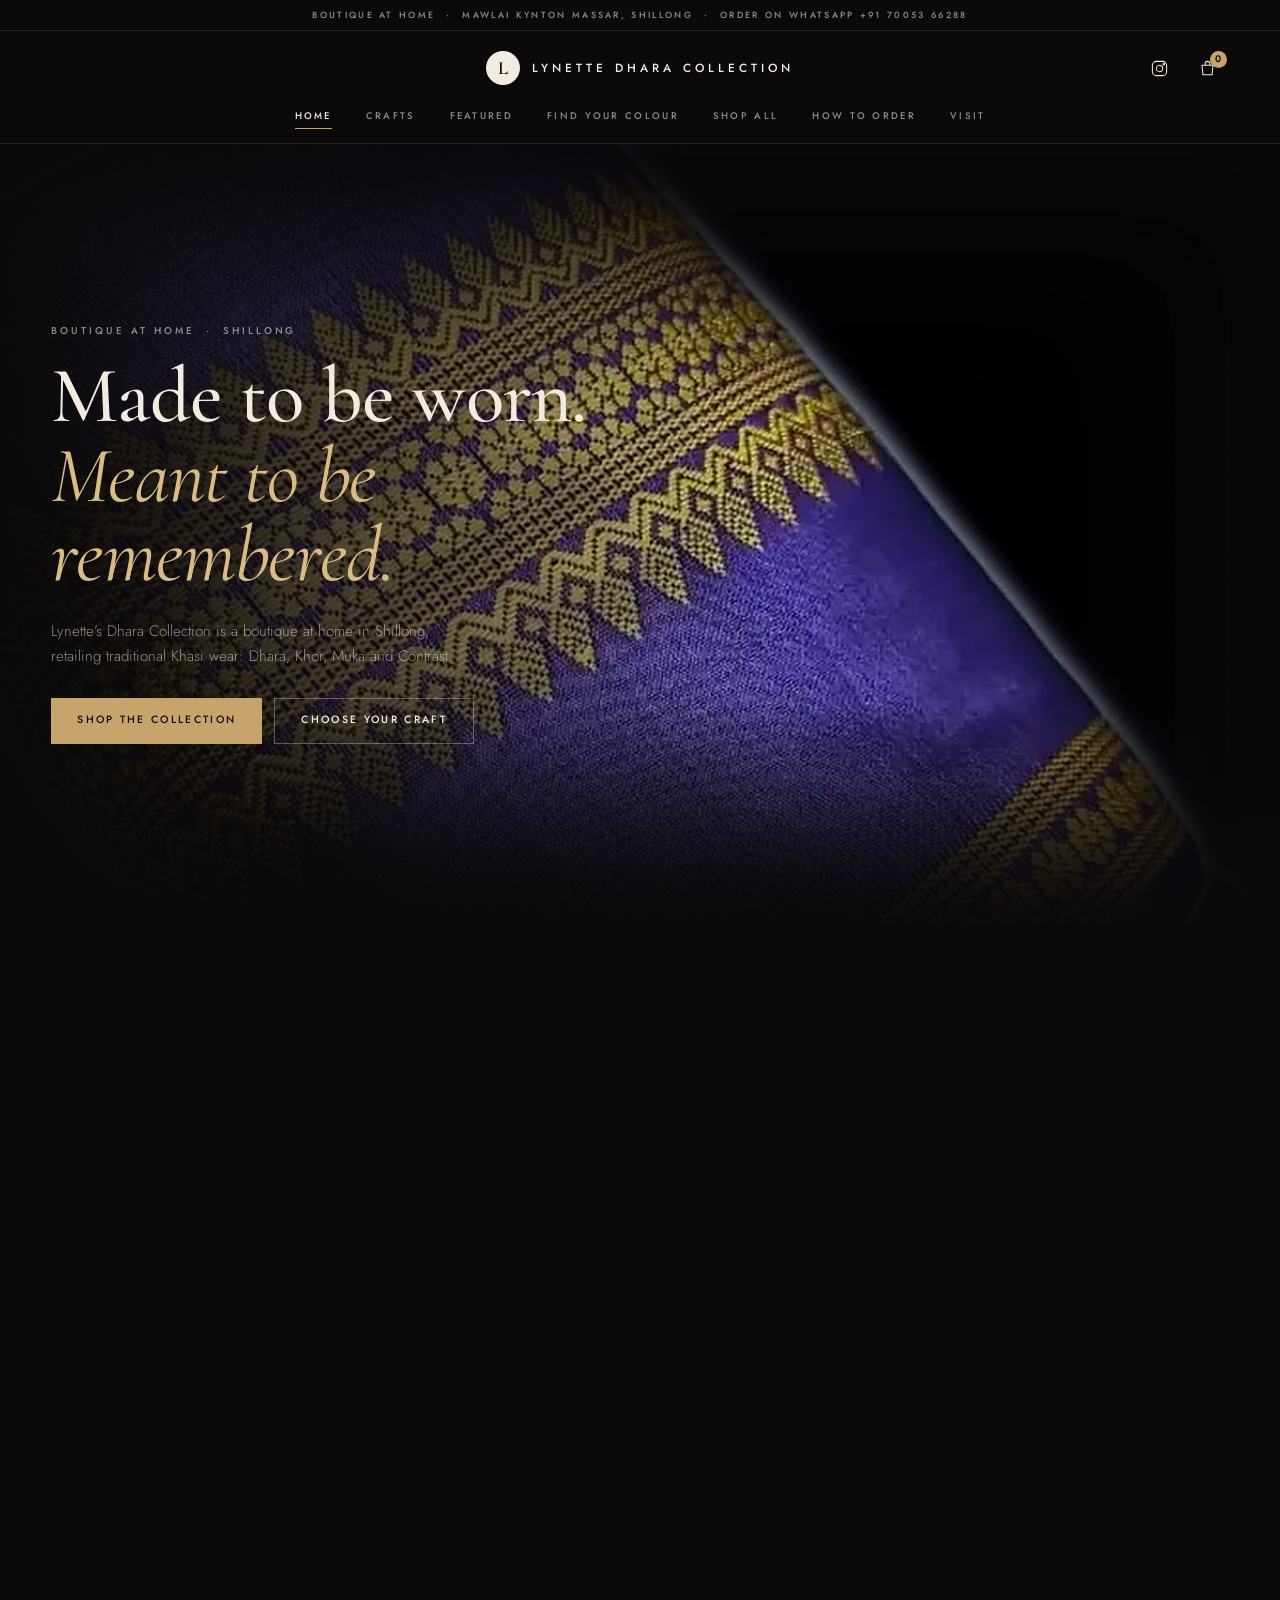
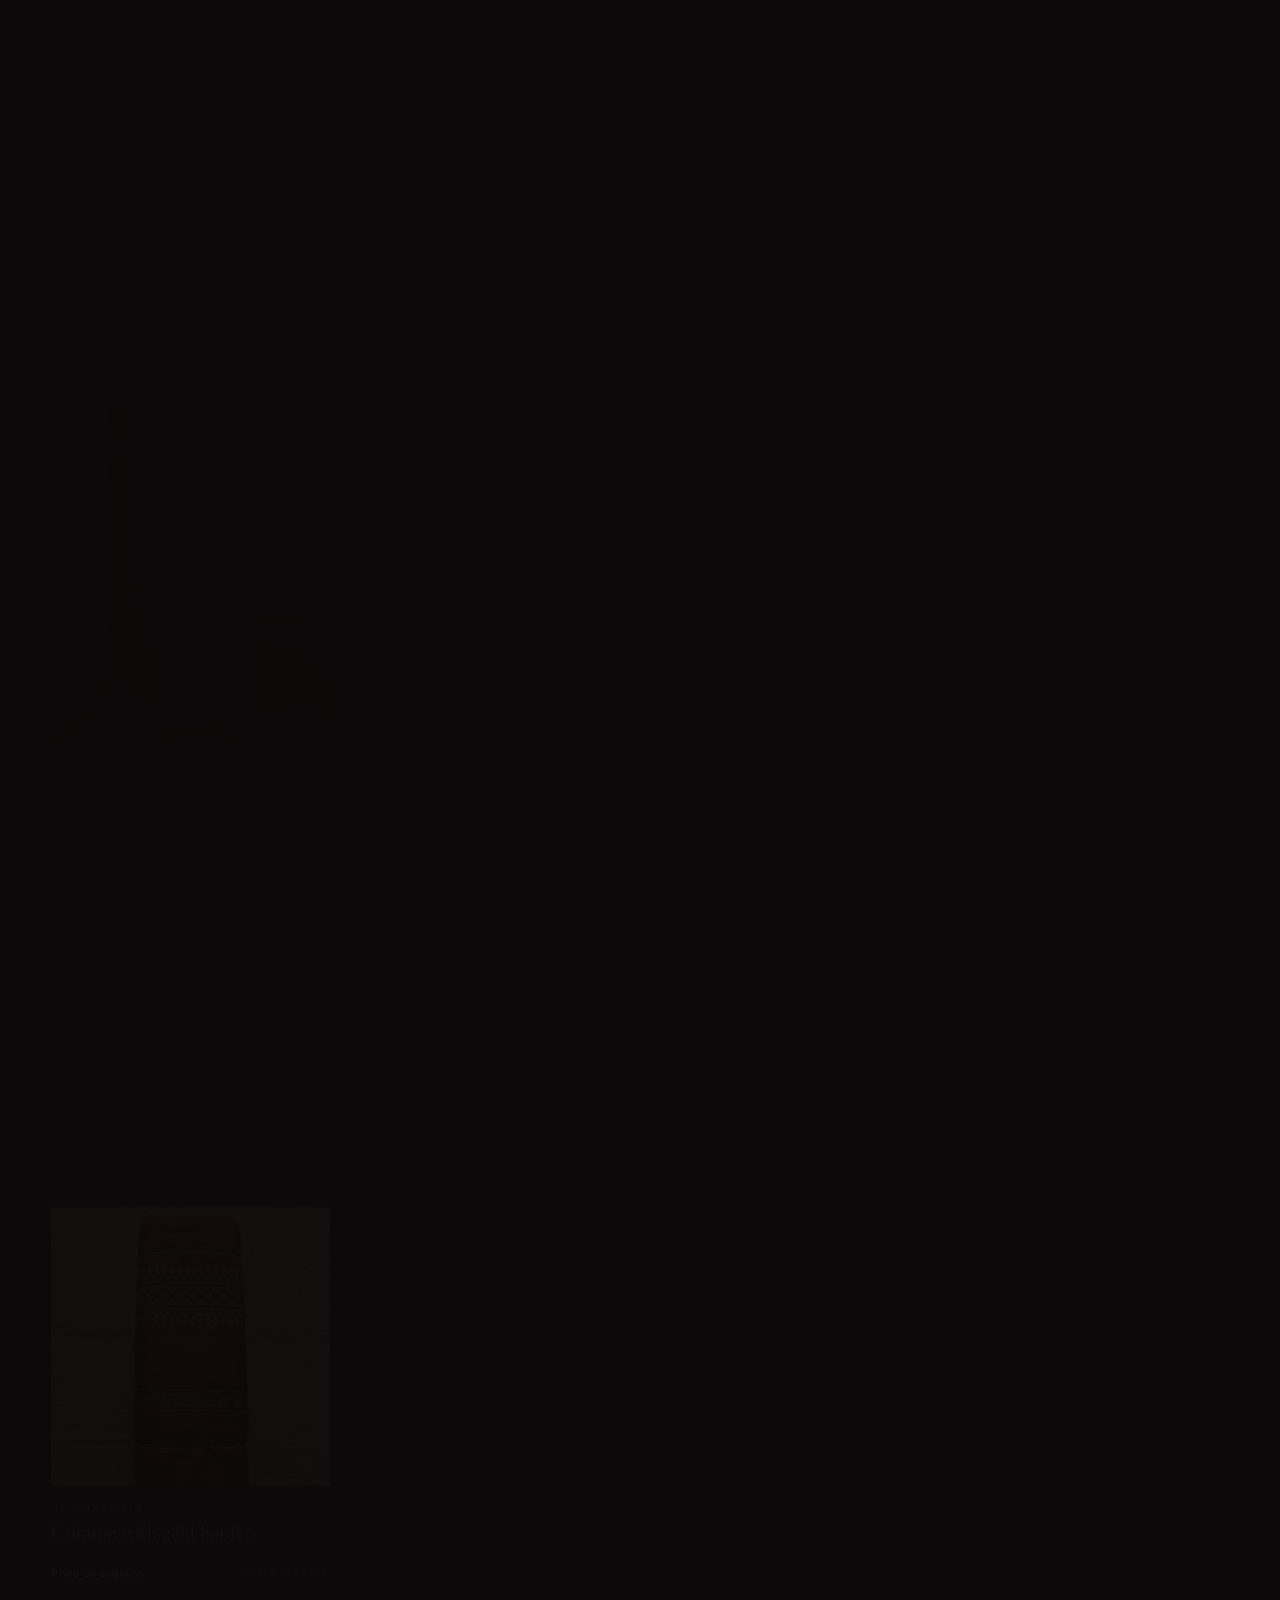
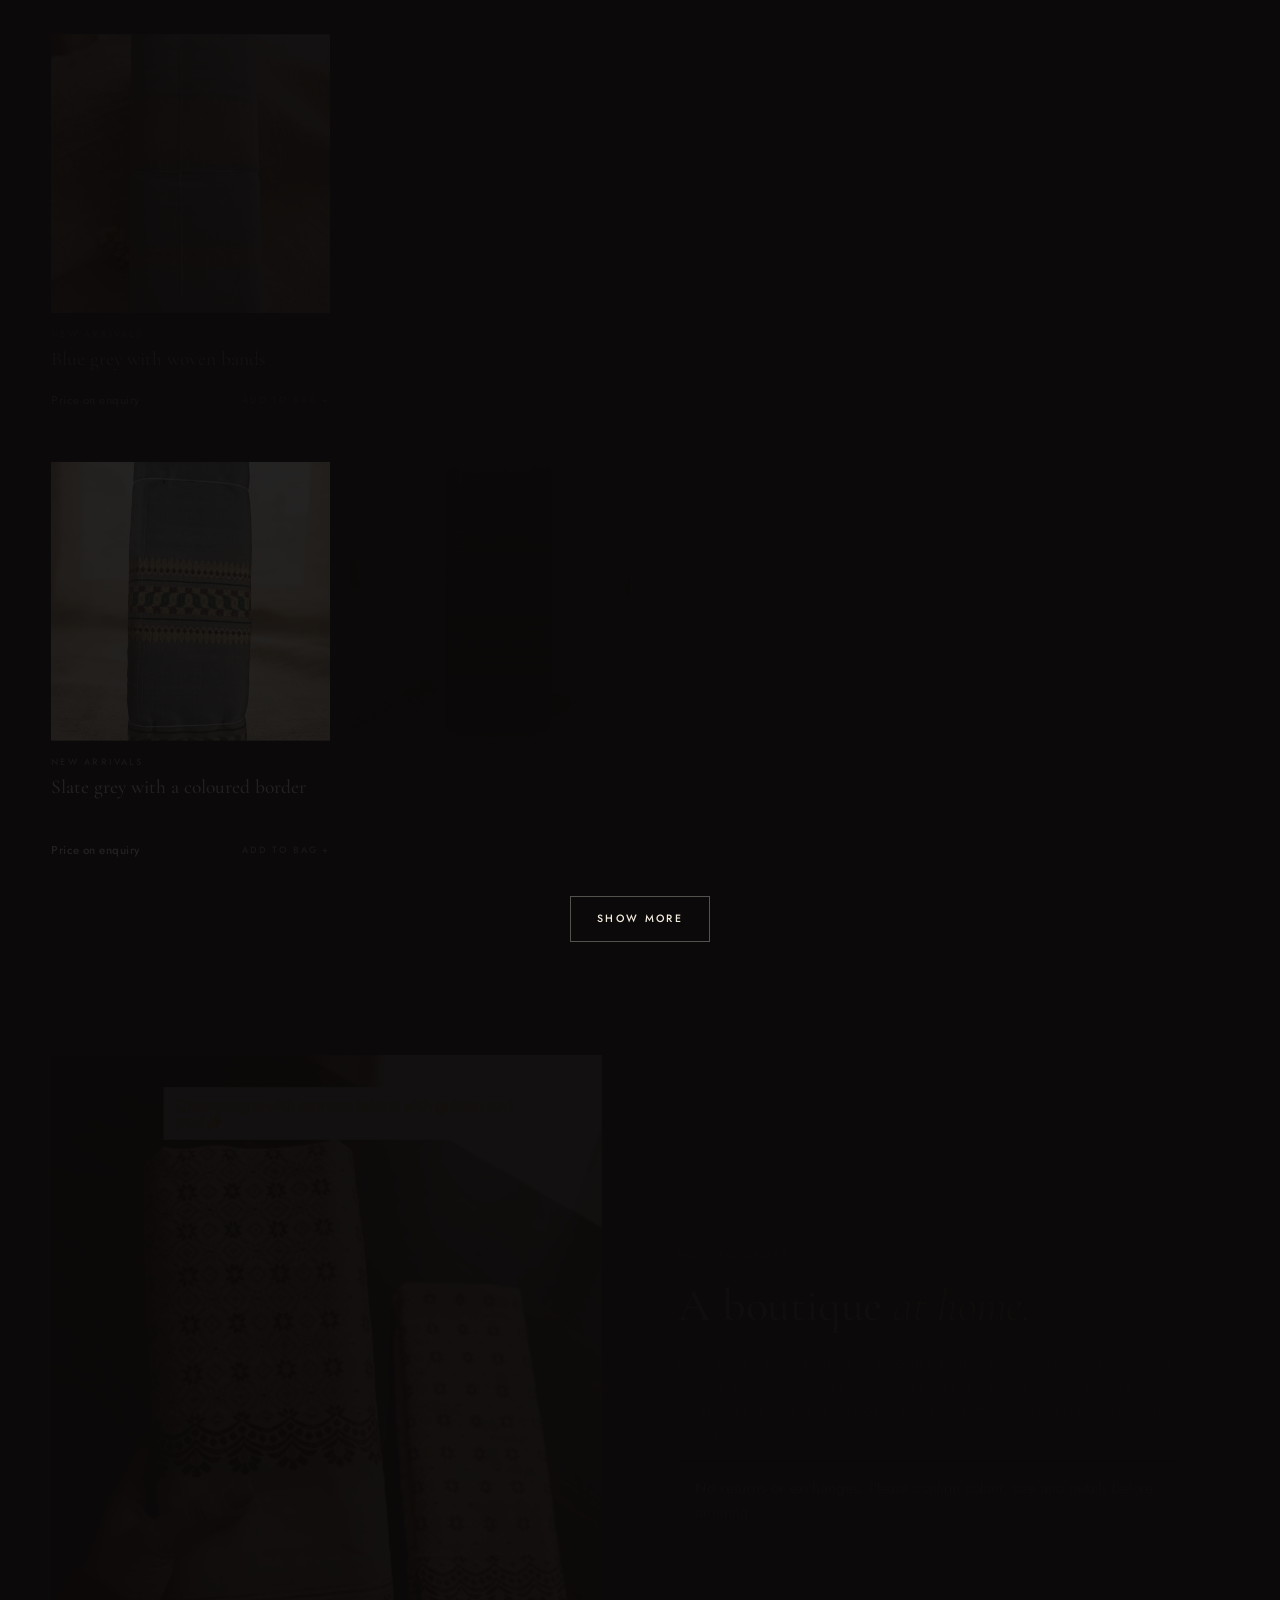
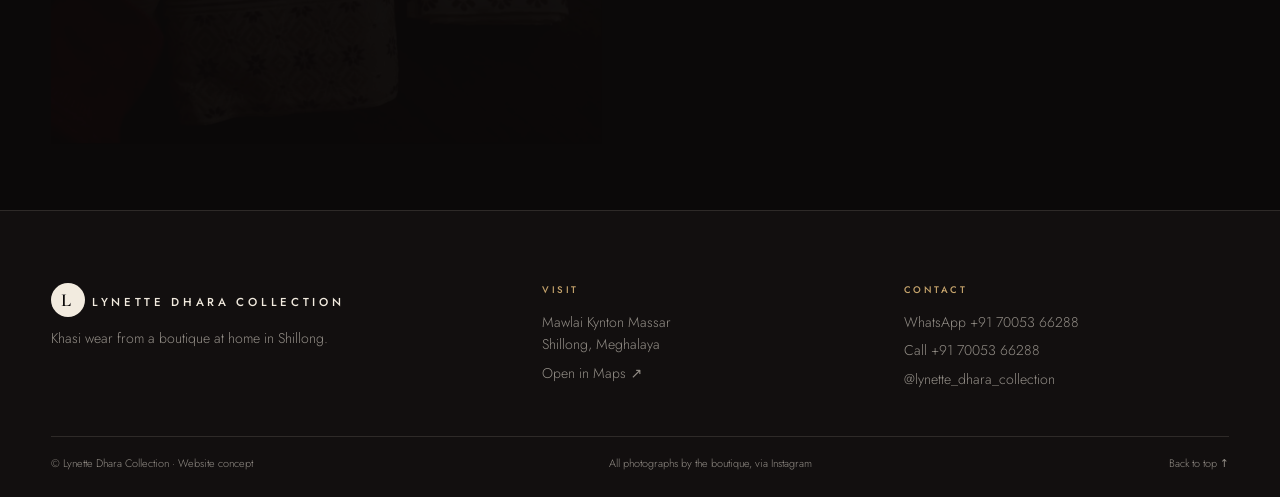
==== commit 12bf589b: "Match the shop version to the client's reference video Layout and motion taken frame by frame from h" ====
--- a/store/index.html
+++ b/store/index.html
@@ -4,167 +4,132 @@
 <meta charset="utf-8">
 <meta name="viewport" content="width=device-width,initial-scale=1,viewport-fit=cover">
 <title>Lynette’s Dhara Collection · Shop Khasi wear</title>
-<meta name="description" content="Shop Khasi wear from Lynette’s Dhara Collection, a boutique at home in Shillong. Browse by craft and colour, add pieces to your bag and order on WhatsApp.">
-<meta name="theme-color" content="#0c0a0a">
+<meta name="description" content="Shop Khasi wear from Lynette’s Dhara Collection, a boutique at home in Shillong. Choose your craft, find your colour, add pieces to your bag and order on WhatsApp.">
+<meta name="theme-color" content="#0b0909">
 <meta name="robots" content="noindex">
 <link rel="icon" href="../assets/mark.svg" type="image/svg+xml">
 <script>document.documentElement.classList.replace('no-js','js');if(matchMedia('(pointer: coarse)').matches)document.documentElement.classList.add('touch');</script>
 <link rel="preconnect" href="https://fonts.googleapis.com">
 <link rel="preconnect" href="https://fonts.gstatic.com" crossorigin>
-<link href="https://fonts.googleapis.com/css2?family=Cormorant:ital,wght@0,400;0,500;0,600;1,400;1,500&family=Jost:wght@300;400;500;600&display=swap" rel="stylesheet">
-
+<link href="https://fonts.googleapis.com/css2?family=Cormorant+Garamond:ital,wght@0,400;0,500;0,600;1,400;1,500&family=Jost:wght@300;400;500;600&display=swap" rel="stylesheet">
+<link rel="preload" href="hero-purple.webp" as="image" media="(min-width: 761px)">
+<link rel="preload" href="hero-purple-small.webp" as="image" media="(max-width: 760px)">
 <link rel="stylesheet" href="store.css">
 </head>
 <body>
 <a class="skip" href="#shop">Skip to the shop</a>
 
-<div class="intro" id="intro" aria-hidden="true">
-  <div class="intro__panel"></div>
-  <div class="intro__in">
-    <p class="intro__name"><span class="intro__a">Lynette’s</span> <em class="intro__b">Dhara Collection</em></p>
-    <div class="intro__bar"><i></i></div>
-    <p class="intro__meta"><span>Boutique at home · Shillong</span><b class="intro__count">00</b></p>
-  </div>
-</div>
-<div class="cursor" aria-hidden="true"><div class="cursor__ring"><span class="cursor__label"></span></div><div class="cursor__dot"></div></div>
-<div class="progress" aria-hidden="true"><i></i></div>
-
-<header class="nav" id="nav">
-  <div class="nav__in">
+<header class="site-head" id="head">
+  <p class="announce">Boutique at home <span>·</span> Mawlai Kynton Massar, Shillong <span>·</span> Order on WhatsApp +91 70053 66288</p>
+  <div class="masthead">
+    <button type="button" class="head-menu" id="menu-btn" aria-expanded="false" aria-controls="menu">Menu</button>
     <a class="logo" href="#top" aria-label="Lynette’s Dhara Collection, home">
-      <svg viewBox="0 0 32 32" aria-hidden="true"><circle cx="16" cy="16" r="15" fill="none" stroke="currentColor" stroke-width="1"/><text x="16" y="21" text-anchor="middle" font-family="Cormorant, serif" font-size="15" fill="currentColor">L</text></svg>
-      <span>Lynette’s Dhara Collection</span>
+      <span class="logo__mark" aria-hidden="true">L</span>
+      <span class="logo__word">Lynette Dhara Collection</span>
     </a>
-    <nav class="nav__links" aria-label="Main">
-      <a href="#crafts">Crafts</a><a href="#new">Just in</a><a href="#colour">Colours</a><a href="#shop">Shop</a><a href="#about">About</a><a href="#visit">Visit</a>
-    </nav>
-    <div class="nav__end">
-      <a class="nav__ig" href="https://www.instagram.com/lynette_dhara_collection/" target="_blank" rel="noopener" aria-label="Instagram">
+    <div class="head-icons">
+      <a class="head-ig" href="https://www.instagram.com/lynette_dhara_collection/" target="_blank" rel="noopener" aria-label="Instagram">
         <svg viewBox="0 0 24 24" aria-hidden="true"><rect x="3" y="3" width="18" height="18" rx="5"/><circle cx="12" cy="12" r="4"/><circle cx="17.5" cy="6.5" r="1"/></svg>
       </a>
-      <button type="button" class="nav__bag" id="open-bag" aria-label="Open your bag">
+      <button type="button" class="head-bag" id="open-bag" aria-label="Open your bag">
         <svg viewBox="0 0 24 24" aria-hidden="true"><path d="M5 8h14l-1.2 12H6.2L5 8Z"/><path d="M9 8V6a3 3 0 0 1 6 0v2"/></svg>
-        <span>Bag</span><b id="bag-count">0</b>
+        <b id="bag-count">0</b>
       </button>
-      <button type="button" class="nav__menu" id="menu-btn" aria-expanded="false" aria-controls="menu">Menu</button>
     </div>
   </div>
+  <nav class="nav" aria-label="Main">
+    <a href="#top">Home</a><a href="#crafts">Crafts</a><a href="#featured">Featured</a><a href="#colour">Find your colour</a><a href="#shop">Shop all</a><a href="#about">How to order</a><a href="#visit">Visit</a>
+  </nav>
 </header>
 <div class="menu" id="menu" hidden>
-  <a href="#crafts">Crafts</a><a href="#new">Just in</a><a href="#colour">Find your colour</a><a href="#shop">Shop all</a><a href="#about">About</a><a href="#visit">Visit &amp; contact</a>
+  <a href="#crafts">Crafts</a><a href="#featured">Featured</a><a href="#colour">Find your colour</a><a href="#shop">Shop all</a><a href="#about">How to order</a><a href="#visit">Visit</a>
 </div>
 
 <main>
 <!-- HERO -->
 <section class="hero" id="top" aria-labelledby="hero-title">
-  <div class="hero__media" aria-hidden="true"><img src="../assets/art/cloth.webp" srcset="../assets/art/cloth-small.webp 1024w, ../assets/art/cloth.webp 2048w" sizes="100vw" alt="" fetchpriority="high"><canvas id="hero-gl"></canvas></div>
+  <picture class="hero__media" aria-hidden="true">
+    <source media="(max-width: 760px)" srcset="hero-purple-small.webp">
+    <img src="hero-purple.webp" alt="" fetchpriority="high">
+  </picture>
   <div class="hero__in">
-    <p class="eyebrow" data-rise>Boutique at home <span>·</span> Shillong</p>
-    <h1 id="hero-title" class="hero__title" data-words>Made to be worn. <em>Meant to be remembered.</em></h1>
-    <p class="hero__text" data-rise>Lynette’s Dhara Collection is a boutique at home in Mawlai Kynton Massar, Shillong, retailing traditional Khasi wear: Dhara, Khor, Muka and Contrast.</p>
-    <div class="hero__cta" data-rise>
-      <a class="btn btn--gold magnetic" href="#shop" data-cursor="Shop">Shop the collection</a>
-      <a class="btn btn--ghost magnetic" href="#crafts">Choose your craft</a>
+    <p class="eyebrow" data-fade>Boutique at home <span>·</span> Shillong</p>
+    <h1 id="hero-title" class="hero__title" data-fade>Made to be worn.<em>Meant to be remembered.</em></h1>
+    <p class="hero__text" data-fade>Lynette’s Dhara Collection is a boutique at home in Shillong, retailing traditional Khasi wear: Dhara, Khor, Muka and Contrast.</p>
+    <div class="hero__cta" data-fade>
+      <a class="btn btn--gold" href="#shop">Shop the collection</a>
+      <a class="btn btn--line" href="#crafts">Choose your craft</a>
     </div>
   </div>
-  <p class="hero__note" aria-hidden="true">Fabric shown: crimson with woven gold borders, from the boutique’s New Arrivals</p>
 </section>
 
-<div class="ticker" aria-hidden="true"><div class="ticker__track"><span>Dhara</span><i>✦</i><span>Khor</span><i>✦</i><span>Muka</span><i>✦</i><span>Contrast</span><i>✦</i><span>Ryndia</span><i>✦</i><span>Half Khor</span><i>✦</i></div></div>
-
-<!-- CRAFTS -->
-<section class="crafts section" id="crafts" aria-labelledby="crafts-title">
-  <div class="head">
-    <h2 id="crafts-title" class="title" data-words>Choose your <em>craft.</em></h2>
-    <a class="link" href="#shop">View all pieces <span aria-hidden="true">→</span></a>
+<!-- CHOOSE YOUR CRAFT -->
+<section class="sec" id="crafts" aria-labelledby="crafts-title">
+  <div class="sec__head" data-fade>
+    <h2 id="crafts-title" class="title">Choose your <em>craft.</em></h2>
+    <a class="viewall" href="#shop">View all <span aria-hidden="true">→</span></a>
   </div>
-  <div class="crafts__row" id="crafts-row"></div>
+  <div class="crafts" id="crafts-grid"></div>
 </section>
 
-<!-- JUST IN -->
-<section class="new section" id="new" aria-labelledby="new-title">
-  <div class="head">
-    <h2 id="new-title" class="title" data-words>Just <em>in.</em></h2>
-    <p class="head__note">From the boutique’s New Arrivals, posted 16 November.</p>
+<!-- FEATURED -->
+<section class="sec" id="featured" aria-labelledby="featured-title">
+  <div class="sec__head" data-fade>
+    <h2 id="featured-title" class="title">My featured <em>products.</em></h2>
+    <a class="viewall" href="#shop">View all <span aria-hidden="true">→</span></a>
   </div>
-  <div class="new__row" id="new-row"></div>
+  <div class="featured" id="featured-row"></div>
 </section>
 
-<!-- RANGE NAMES: two rows sliding in opposite directions -->
-<section class="words" aria-label="The ranges: Dhara, Khor, Muka, Contrast, Ryndia, Half Khor">
-  <p class="words__row words__row--a" aria-hidden="true"><span>Dhara</span><i>✦</i><em>Khor</em><i>✦</i><span>Muka</span><i>✦</i><em>Contrast</em><i>✦</i><span>Dhara</span><i>✦</i><em>Khor</em></p>
-  <p class="words__row words__row--b" aria-hidden="true"><em>Ryndia</em><i>✦</i><span>Half Khor</span><i>✦</i><em>Premium</em><i>✦</i><span>Mukhla</span><i>✦</i><em>Mukhli</em><i>✦</i><span>Dep Thaiñ</span></p>
+<!-- FIND YOUR COLOUR + PRODUCTS -->
+<section class="sec" id="colour" aria-labelledby="colour-title">
+  <div class="sec__head" data-fade>
+    <h2 id="colour-title" class="title">Find your <em>colour.</em></h2>
+    <p class="count" id="shop-count" aria-live="polite"></p>
+  </div>
+  <div class="colours" id="colour-list" role="radiogroup" aria-label="Colour" data-fade></div>
+  <div class="pills" id="type-list" role="radiogroup" aria-label="Craft" data-fade></div>
+  <div class="grid" id="shop" aria-label="Products"></div>
+  <div class="more"><button type="button" class="btn btn--line" id="more">Show more</button></div>
 </section>
 
-<!-- FIND YOUR COLOUR + SHOP -->
-<section class="shop section" id="colour" aria-labelledby="colour-title">
-  <div class="head">
-    <h2 id="colour-title" class="title" data-words>Find your <em>colour.</em></h2>
-    <p class="head__note" id="shop-count" aria-live="polite"></p>
-  </div>
-  <div class="colours" id="colour-list" role="radiogroup" aria-label="Colour"></div>
-  <div class="types" id="type-list" role="radiogroup" aria-label="Craft"></div>
-  <div class="grid" id="shop" aria-label="Products"></div>
-  <div class="more"><button type="button" class="btn btn--ghost" id="more">Show more</button></div>
-</section>
-
-<!-- ABOUT -->
-<section class="about section" id="about" aria-labelledby="about-title">
-  <div class="about__media" aria-hidden="true">
-    <img src="../assets/products/DfpJqH9GMYd-04.webp" alt="" loading="lazy">
-    <img src="../assets/products/DfE3EgpmPrS-02.webp" alt="" loading="lazy">
+<!-- HOW TO ORDER -->
+<section class="sec about" id="about" aria-labelledby="about-title">
+  <div class="about__media" data-fade>
+    <img src="../assets/products/DfpJqH9GMYd-04.webp" alt="Champagne Half Khor with maroon motifs." loading="lazy">
   </div>
   <div class="about__copy">
-    <p class="eyebrow">The boutique</p>
-    <h2 id="about-title" class="title" data-words>A boutique <em>at home.</em></h2>
-    <p>Every piece here is photographed by the boutique and shared on its Instagram. Message Lynette on WhatsApp to order, then arrange pickup from Mawlai Kynton Massar or delivery directly with her.</p>
-    <ol class="steps">
-      <li><b>01</b><span>Add the pieces you love to your bag.</span></li>
-      <li><b>02</b><span>Send your bag to Lynette on WhatsApp in one tap.</span></li>
-      <li><b>03</b><span>She confirms price, size and availability, then pickup or delivery.</span></li>
-    </ol>
-    <p class="policy"><strong>No returns or exchanges.</strong> Please confirm colour, size and details before ordering.</p>
+    <p class="eyebrow" data-fade>How to order</p>
+    <h2 id="about-title" class="title" data-fade>A boutique <em>at home.</em></h2>
+    <p data-fade>Every piece here is photographed by the boutique and shared on its Instagram. Add what you love to your bag and send it to Lynette on WhatsApp. She confirms price, size and availability, then pickup from Mawlai Kynton Massar or delivery.</p>
+    <p class="policy" data-fade><strong>No returns or exchanges.</strong> Please confirm colour, size and details before ordering.</p>
   </div>
 </section>
 </main>
 
-<footer class="footer" id="visit">
-  <div class="footer__grid">
-    <div>
-      <p class="footer__logo">Lynette’s <em>Dhara Collection</em></p>
-      <p class="footer__text">Khasi wear from a boutique at home in Shillong.</p>
-    </div>
-    <div>
-      <h3>Visit</h3>
-      <p>Mawlai Kynton Massar<br>Shillong, Meghalaya</p>
-      <a href="https://www.google.com/maps/search/?api=1&amp;query=Mawlai%20Kynton%20Massar%2C%20Shillong%2C%20Meghalaya" target="_blank" rel="noopener">Open in Maps ↗</a>
-    </div>
-    <div>
-      <h3>Contact</h3>
-      <a href="https://wa.me/917005366288?text=Hello%20Lynette%2C%20I%E2%80%99d%20like%20to%20enquire%20about%20your%20Khasi%20wear." target="_blank" rel="noopener">WhatsApp +91 70053 66288</a>
-      <a href="tel:+917005366288">Call +91 70053 66288</a>
-      <a href="https://www.instagram.com/lynette_dhara_collection/" target="_blank" rel="noopener">@lynette_dhara_collection</a>
-    </div>
+<footer class="foot" id="visit">
+  <div class="foot__grid">
+    <div><p class="foot__logo"><span class="logo__mark" aria-hidden="true">L</span> Lynette Dhara Collection</p><p>Khasi wear from a boutique at home in Shillong.</p></div>
+    <div><h3>Visit</h3><p>Mawlai Kynton Massar<br>Shillong, Meghalaya</p><a href="https://www.google.com/maps/search/?api=1&amp;query=Mawlai%20Kynton%20Massar%2C%20Shillong%2C%20Meghalaya" target="_blank" rel="noopener">Open in Maps ↗</a></div>
+    <div><h3>Contact</h3><a href="https://wa.me/917005366288?text=Hello%20Lynette%2C%20I%E2%80%99d%20like%20to%20enquire%20about%20your%20Khasi%20wear." target="_blank" rel="noopener">WhatsApp +91 70053 66288</a><a href="tel:+917005366288">Call +91 70053 66288</a><a href="https://www.instagram.com/lynette_dhara_collection/" target="_blank" rel="noopener">@lynette_dhara_collection</a></div>
   </div>
-  <p class="footer__word" aria-hidden="true">Lynette’s</p>
-  <div class="footer__bar"><span>© Lynette’s Dhara Collection · Website concept</span><span>All photographs by the boutique, via Instagram</span><a href="#top">Back to top ↑</a></div>
+  <div class="foot__bar"><span>© Lynette Dhara Collection · Website concept</span><span>All photographs by the boutique, via Instagram</span><a href="#top">Back to top ↑</a></div>
 </footer>
 
 <!-- QUICK VIEW -->
 <dialog class="qv" id="qv" aria-labelledby="qv-title" data-lenis-prevent>
   <button type="button" class="x" data-close aria-label="Close">×</button>
   <div class="qv__grid">
-    <div class="qv__media"><div class="qv__img" id="qv-zoom" tabindex="0" aria-label="Photo. Click to zoom, move to pan."><img id="qv-img" alt=""></div>
-      <div class="qv__thumbs" id="qv-thumbs"></div></div>
+    <div class="qv__media"><div class="qv__img" id="qv-zoom" tabindex="0" aria-label="Photo. Click to zoom, move to pan."><img id="qv-img" alt=""></div><div class="qv__thumbs" id="qv-thumbs"></div></div>
     <div class="qv__info">
       <p class="label" id="qv-cat"></p>
       <h2 id="qv-title"></h2>
-      <p class="qv__price" id="qv-price">Price on enquiry</p>
+      <p class="qv__price">Price on enquiry</p>
       <p class="qv__colour"><i id="qv-dot"></i><span id="qv-colour"></span></p>
       <p class="qv__notes" id="qv-notes"></p>
       <button type="button" class="btn btn--gold btn--wide" id="qv-add">Add to bag +</button>
-      <a class="btn btn--ghost btn--wide" id="qv-wa" target="_blank" rel="noopener">Ask on WhatsApp</a>
-      <a class="link" id="qv-src" target="_blank" rel="noopener">See the original post ↗</a>
+      <a class="btn btn--line btn--wide" id="qv-wa" target="_blank" rel="noopener">Ask on WhatsApp</a>
+      <a class="viewall" id="qv-src" target="_blank" rel="noopener">See the original post ↗</a>
       <p class="fine">No returns or exchanges.</p>
     </div>
   </div>
@@ -190,6 +155,5 @@
 <script defer src="../assets/vendor/Flip.min.js"></script>
 <script defer src="../assets/vendor/lenis.min.js"></script>
 <script defer src="store.js"></script>
-<script type="module" src="hero-gl.js"></script>
 </body>
 </html>
--- a/store/store.css
+++ b/store/store.css
@@ -1,22 +1,24 @@
-/* Lynette's Dhara Collection — boutique shop (dark editorial, after the client's reference video) */
+/* Lynette's Dhara Collection — shop, matched to the client's reference video:
+   black ground, ivory serif with gold italics, centred masthead, purple fabric hero,
+   4-column craft / featured / product grids, colour words, calm staggered fades. */
 :root{
-  --bg:#0c0a0a;
-  --bg2:#141011;
-  --card:#181314;
-  --ink:#f3ece0;
-  --mute:rgba(243,236,224,.6);
-  --faint:rgba(243,236,224,.12);
-  --gold:#c9a66b;
-  --gold-hi:#e2c48f;
-  --serif:"Cormorant",Georgia,serif;
+  --bg:#0b0909;
+  --bg2:#120f0f;
+  --card:#171313;
+  --ink:#f2ebdf;
+  --mute:rgba(242,235,223,.58);
+  --faint:rgba(242,235,223,.12);
+  --gold:#c6a46c;
+  --gold-hi:#d9bb85;
+  --serif:"Cormorant Garamond","Cormorant",Georgia,serif;
   --sans:"Jost",system-ui,-apple-system,"Segoe UI",sans-serif;
-  --pad:clamp(18px,4.5vw,64px);
-  --ease:cubic-bezier(.16,1,.3,1);
+  --pad:clamp(16px,4vw,56px);
+  --ease:cubic-bezier(.22,1,.36,1);
 }
 *,*::before,*::after{box-sizing:border-box}
 html.lenis,html.lenis body{height:auto}
 .lenis.lenis-stopped{overflow:hidden}
-body{margin:0;background:var(--bg);color:var(--ink);font-family:var(--sans);font-weight:300;font-size:16px;line-height:1.6;-webkit-font-smoothing:antialiased;overflow-x:hidden}
+body{margin:0;background:var(--bg);color:var(--ink);font-family:var(--sans);font-weight:300;font-size:15px;line-height:1.6;-webkit-font-smoothing:antialiased;overflow-x:hidden}
 img{display:block;max-width:100%}
 a{color:inherit}
 button{font:inherit;color:inherit;background:none;border:0;padding:0;cursor:pointer}
@@ -27,300 +29,205 @@
 .skip{position:fixed;left:12px;top:-60px;z-index:500;background:var(--gold);color:var(--bg);padding:10px 16px}
 .skip:focus{top:12px}
 
-/* shared */
-.eyebrow{margin:0 0 22px;font-size:.7rem;font-weight:500;letter-spacing:.28em;text-transform:uppercase;color:var(--gold)}
-.eyebrow span{color:var(--mute);margin:0 .4em}
-.title{font-family:var(--serif);font-weight:400;font-size:clamp(2.4rem,5.6vw,5rem);line-height:1;letter-spacing:-.01em}
-.title em,.hero__title em{color:var(--gold-hi)}
-.label{margin:0;font-size:.62rem;font-weight:500;letter-spacing:.24em;text-transform:uppercase;color:var(--mute)}
-.section{padding:clamp(80px,12vh,140px) var(--pad) 0}
-.head{display:flex;flex-wrap:wrap;align-items:flex-end;justify-content:space-between;gap:16px 40px;margin-bottom:clamp(28px,5vh,48px)}
-.head__note{margin:0;color:var(--mute);font-size:.88rem}
-.link{font-size:.78rem;letter-spacing:.18em;text-transform:uppercase;text-decoration:none;color:var(--gold-hi);border-bottom:1px solid rgba(201,166,107,.4);padding-bottom:4px;transition:color .3s,border-color .3s}
-.link:hover{color:var(--ink);border-color:var(--ink)}
-.btn{position:relative;display:inline-flex;align-items:center;justify-content:center;min-height:50px;padding:0 28px;font-size:.74rem;font-weight:500;letter-spacing:.2em;text-transform:uppercase;text-decoration:none;overflow:hidden;isolation:isolate;transition:color .45s var(--ease),border-color .45s}
-.btn::before{content:"";position:absolute;inset:0;z-index:-1;transform:scaleX(0);transform-origin:right;transition:transform .6s var(--ease)}
-.btn:hover::before{transform:scaleX(1);transform-origin:left}
-.btn--gold{background:var(--gold);color:#120d0b}
-.btn--gold::before{background:var(--ink)}
-.btn--ghost{border:1px solid rgba(243,236,224,.35);color:var(--ink)}
-.btn--ghost::before{background:var(--ink)}
-.btn--ghost:hover{color:#120d0b}
+/* type */
+.eyebrow{margin:0 0 18px;font-size:.62rem;font-weight:500;letter-spacing:.3em;text-transform:uppercase;color:var(--mute)}
+.eyebrow span{margin:0 .5em}
+.title{font-family:var(--serif);font-weight:500;font-size:clamp(2.1rem,3.6vw,3.3rem);line-height:1.05;letter-spacing:-.005em}
+.title em{color:var(--gold-hi);font-weight:400}
+.label{margin:0;font-size:.58rem;font-weight:500;letter-spacing:.24em;text-transform:uppercase;color:var(--mute)}
+.viewall{font-size:.62rem;font-weight:500;letter-spacing:.24em;text-transform:uppercase;text-decoration:none;color:var(--mute);transition:color .3s}
+.viewall:hover{color:var(--gold-hi)}
+.count{margin:0;font-size:.62rem;font-weight:500;letter-spacing:.24em;text-transform:uppercase;color:var(--mute)}
+
+/* buttons */
+.btn{display:inline-flex;align-items:center;justify-content:center;min-height:46px;padding:0 26px;font-size:.66rem;font-weight:500;letter-spacing:.22em;text-transform:uppercase;text-decoration:none;transition:background-color .35s,color .35s,border-color .35s}
+.btn--gold{background:var(--gold);color:#140f0b}
+.btn--gold:hover{background:var(--ink)}
+.btn--line{border:1px solid rgba(242,235,223,.32)}
+.btn--line:hover{background:var(--ink);color:#140f0b;border-color:var(--ink)}
 .btn--wide{width:100%}
-.word{display:inline-block;overflow:hidden;vertical-align:top;padding-bottom:.1em;margin-bottom:-.1em}
-.word>span{display:inline-block}
-
-/* intro: counter follows real loading, then the panel wipes upward */
-.intro{position:fixed;inset:0;z-index:400;display:grid;place-items:center;text-align:center;pointer-events:none}
-.intro__panel{position:absolute;inset:0;background:var(--bg)}
-.intro__panel::after{content:"";position:absolute;inset:0;background:url(../assets/art/cloth-small.webp) center/cover;opacity:.06}
-.intro__in{position:relative;width:min(560px,84vw)}
-.intro__name{margin:0;font-family:var(--serif);font-size:clamp(1.9rem,5vw,3.4rem);line-height:1.1;overflow:hidden}
-.intro__name span,.intro__name em{display:inline-block}
-.intro__name em{color:var(--gold-hi)}
-.intro__bar{height:1px;margin:22px 0 12px;background:var(--faint)}
-.intro__bar i{display:block;height:100%;background:var(--gold);transform:scaleX(0);transform-origin:left}
-.intro__meta{display:flex;justify-content:space-between;margin:0;font-size:.64rem;font-weight:500;letter-spacing:.26em;text-transform:uppercase;color:var(--mute)}
-.intro__count{color:var(--gold-hi);font-weight:500;font-variant-numeric:tabular-nums}
-html.no-js .intro{display:none}
-
-/* cursor + progress */
-.cursor{display:none}
-@media (pointer:fine){
-  html.js .cursor{display:block;position:fixed;inset:0;z-index:450;pointer-events:none}
-  .cursor.off{opacity:0}
-  .cursor__dot{position:fixed;left:0;top:0;width:5px;height:5px;margin:-2.5px 0 0 -2.5px;border-radius:50%;background:var(--gold-hi)}
-  .cursor__ring{position:fixed;left:0;top:0;width:36px;height:36px;margin:-18px 0 0 -18px;border:1px solid rgba(226,196,143,.55);border-radius:50%;display:grid;place-items:center;transition:width .45s var(--ease),height .45s var(--ease),margin .45s var(--ease),background-color .3s}
-  .cursor__label{font-size:.58rem;font-weight:600;letter-spacing:.2em;text-transform:uppercase;color:#120d0b;opacity:0;transition:opacity .25s}
-  .cursor.big .cursor__ring{width:86px;height:86px;margin:-43px 0 0 -43px;background:var(--gold);border-color:var(--gold)}
-  .cursor.big .cursor__label{opacity:1}
-}
-.progress{position:fixed;inset:0 0 auto;height:2px;z-index:300;pointer-events:none}
-.progress i{display:block;height:100%;background:linear-gradient(90deg,var(--gold),var(--gold-hi));transform:scaleX(0);transform-origin:left}
-
-/* nav */
-.nav{position:fixed;inset:0 0 auto;z-index:200;transition:background-color .4s,transform .6s var(--ease)}
-.nav__in{display:flex;align-items:center;justify-content:space-between;gap:24px;padding:20px var(--pad);border-bottom:1px solid transparent;transition:padding .4s,border-color .4s}
-.nav.is-solid{background:rgba(12,10,10,.92)}
-.nav.is-solid .nav__in{padding-top:13px;padding-bottom:13px;border-color:var(--faint)}
-.nav.is-hidden{transform:translateY(-100%)}
-.logo{display:flex;align-items:center;gap:12px;text-decoration:none;font-size:.68rem;font-weight:500;letter-spacing:.3em;text-transform:uppercase}
-.logo svg{width:34px;height:34px;color:var(--gold-hi)}
-.nav__links{display:flex;gap:34px}
-.nav__links a{position:relative;font-size:.7rem;font-weight:400;letter-spacing:.22em;text-transform:uppercase;text-decoration:none;color:var(--mute);transition:color .3s}
-.nav__links a::after{content:"";position:absolute;left:0;right:0;bottom:-6px;height:1px;background:var(--gold);transform:scaleX(0);transition:transform .5s var(--ease)}
-.nav__links a:hover,.nav__links a.on{color:var(--ink)}
-.nav__links a:hover::after,.nav__links a.on::after{transform:scaleX(1)}
-.nav__end{display:flex;align-items:center;gap:8px}
-.nav__ig{display:grid;place-items:center;width:44px;height:44px}
-.nav__ig svg,.nav__bag svg{width:20px;height:20px;fill:none;stroke:currentColor;stroke-width:1.3}
-.nav__bag{display:inline-flex;align-items:center;gap:8px;min-height:44px;padding:0 14px;border:1px solid var(--faint);font-size:.68rem;letter-spacing:.2em;text-transform:uppercase}
-.nav__bag b{display:grid;place-items:center;min-width:20px;height:20px;padding:0 5px;border-radius:99px;background:var(--gold);color:#120d0b;font-size:.66rem;font-weight:600;letter-spacing:0}
-.nav__menu{display:none;min-height:44px;padding:0 14px;border:1px solid var(--faint);font-size:.68rem;letter-spacing:.2em;text-transform:uppercase}
-.menu{position:fixed;inset:0;z-index:190;display:flex;flex-direction:column;justify-content:center;gap:4px;padding:90px var(--pad) 40px;background:var(--bg)}
+
+/* masthead: announcement strip, centred logo, centred links */
+.site-head{position:sticky;top:0;z-index:200;background:var(--bg);border-bottom:1px solid var(--faint);transition:transform .5s var(--ease)}
+.site-head.up{transform:translateY(-100%)}
+.announce{margin:0;padding:8px var(--pad);text-align:center;font-size:.56rem;font-weight:500;letter-spacing:.26em;text-transform:uppercase;color:var(--mute);border-bottom:1px solid var(--faint)}
+.announce span{margin:0 .6em;color:var(--gold)}
+.masthead{display:grid;grid-template-columns:1fr auto 1fr;align-items:center;padding:16px var(--pad) 10px}
+.logo{grid-column:2;display:flex;align-items:center;gap:12px;text-decoration:none}
+.logo__mark{display:inline-grid;place-items:center;width:34px;height:34px;border-radius:50%;background:var(--ink);color:var(--bg);font-family:var(--serif);font-size:1.15rem;font-weight:600;line-height:1}
+.logo__word{font-size:.74rem;font-weight:500;letter-spacing:.34em;text-transform:uppercase}
+.head-icons{grid-column:3;justify-self:end;display:flex;align-items:center;gap:6px}
+.head-ig,.head-bag{position:relative;display:grid;place-items:center;width:42px;height:42px}
+.head-ig svg,.head-bag svg{width:19px;height:19px;fill:none;stroke:currentColor;stroke-width:1.3}
+.head-bag b{position:absolute;top:4px;right:2px;min-width:17px;height:17px;padding:0 4px;border-radius:99px;background:var(--gold);color:#140f0b;font-size:.6rem;font-weight:600;line-height:17px;text-align:center}
+.head-menu{grid-column:1;justify-self:start;display:none;min-height:40px;font-size:.62rem;font-weight:500;letter-spacing:.24em;text-transform:uppercase}
+.nav{display:flex;justify-content:center;flex-wrap:wrap;gap:4px 34px;padding:6px var(--pad) 14px}
+.nav a{position:relative;padding:4px 0;font-size:.6rem;font-weight:500;letter-spacing:.24em;text-transform:uppercase;text-decoration:none;color:var(--mute);transition:color .3s}
+.nav a::after{content:"";position:absolute;left:0;right:0;bottom:0;height:1px;background:var(--gold);transform:scaleX(0);transition:transform .45s var(--ease)}
+.nav a:hover,.nav a.on{color:var(--ink)}
+.nav a:hover::after,.nav a.on::after{transform:scaleX(1)}
+.menu{position:fixed;inset:0;z-index:190;display:flex;flex-direction:column;justify-content:center;gap:6px;padding:90px var(--pad) 40px;background:var(--bg)}
 .menu[hidden]{display:none}
-.menu a{font-family:var(--serif);font-size:clamp(2.2rem,10vw,3.4rem);line-height:1.15;text-decoration:none}
+.menu a{font-family:var(--serif);font-size:clamp(2rem,9vw,3rem);line-height:1.2;text-decoration:none}
 
 /* hero */
-.hero{position:relative;min-height:100vh;min-height:100svh;display:flex;align-items:center;overflow:hidden}
+.hero{position:relative;min-height:calc(100vh - 120px);min-height:calc(100svh - 120px);display:flex;align-items:center;overflow:hidden}
 .hero__media{position:absolute;inset:0}
-.hero__media img{width:100%;height:100%;object-fit:cover;object-position:70% 50%;transform:scale(1.12);will-change:transform}
-.hero::after{content:"";position:absolute;inset:0;background:linear-gradient(90deg,rgba(12,10,10,.94) 0%,rgba(12,10,10,.7) 38%,rgba(12,10,10,.15) 72%,rgba(12,10,10,.35) 100%),linear-gradient(0deg,var(--bg) 0%,rgba(12,10,10,0) 30%)}
-.hero__in{position:relative;z-index:2;width:min(720px,100%);padding:110px var(--pad) 80px}
-.hero__title{font-family:var(--serif);font-weight:500;font-size:clamp(3rem,7.4vw,6.6rem);line-height:.98;letter-spacing:-.015em}
-.hero__title em{display:block;font-weight:400}
-.hero__text{max-width:460px;margin:28px 0 34px;color:var(--mute);font-size:1rem}
+.hero__media img{width:100%;height:100%;object-fit:cover;object-position:62% 50%;transform-origin:65% 50%}
+.hero::after{content:"";position:absolute;inset:0;background:linear-gradient(90deg,rgba(11,9,9,.9) 0%,rgba(11,9,9,.62) 30%,rgba(11,9,9,0) 60%),linear-gradient(0deg,rgba(11,9,9,.75) 0%,rgba(11,9,9,0) 28%)}
+.hero__in{position:relative;z-index:2;width:min(640px,100%);padding:70px var(--pad)}
+.hero__title{font-family:var(--serif);font-weight:500;font-size:clamp(2.8rem,6.2vw,5.6rem);line-height:1;letter-spacing:-.01em}
+.hero__title em{display:block;font-weight:400;color:var(--gold-hi)}
+.hero__text{max-width:430px;margin:24px 0 30px;color:var(--mute);font-size:.95rem}
 .hero__cta{display:flex;flex-wrap:wrap;gap:12px}
-.hero__note{position:absolute;z-index:2;right:var(--pad);bottom:20px;margin:0;font-size:.66rem;letter-spacing:.06em;color:rgba(243,236,224,.4)}
-
-/* ticker */
-.ticker{overflow:hidden;border-block:1px solid var(--faint);padding:18px 0}
-.ticker__track{display:flex;align-items:center;gap:44px;width:max-content;font-family:var(--serif);font-style:italic;font-size:clamp(1.5rem,3vw,2.4rem);color:var(--mute);will-change:transform}
-.ticker__track i{font-style:normal;font-size:.5em;color:var(--gold)}
-
-/* crafts */
-.crafts__row{display:grid;grid-template-columns:repeat(6,minmax(0,1fr));gap:clamp(12px,1.4vw,22px)}
-.craft{text-align:center;text-decoration:none;cursor:pointer}
-.craft__img{position:relative;aspect-ratio:1;overflow:hidden;background:var(--card)}
-.craft__img img{width:100%;height:100%;object-fit:cover;transition:transform 1.2s var(--ease),filter .6s}
-.craft:hover .craft__img img{transform:scale(1.08)}
-.craft__img::after{content:"";position:absolute;inset:0;border:1px solid rgba(201,166,107,0);transition:border-color .5s,inset .5s var(--ease)}
-.craft:hover .craft__img::after{inset:10px;border-color:rgba(201,166,107,.7)}
-.craft__name{display:inline-block;margin-top:16px;font-size:.7rem;font-weight:500;letter-spacing:.24em;text-transform:uppercase;border-bottom:1px solid rgba(243,236,224,.35);padding-bottom:4px}
-.craft__n{display:block;margin-top:8px;font-size:.66rem;letter-spacing:.2em;text-transform:uppercase;color:var(--mute)}
-
-/* just in */
-.new__row{display:flex;gap:clamp(12px,1.4vw,20px);overflow-x:auto;scroll-snap-type:x mandatory;margin:0 calc(var(--pad) * -1);padding:0 var(--pad) 8px;scrollbar-width:none}
-.new__row::-webkit-scrollbar{display:none}
-.tall{position:relative;flex:0 0 clamp(220px,23vw,330px);aspect-ratio:3/4.4;overflow:hidden;scroll-snap-align:start;background:var(--card);cursor:pointer;text-align:left}
-.tall img{width:100%;height:100%;object-fit:cover;transition:transform 1.4s var(--ease)}
-.tall:hover img{transform:scale(1.06)}
-.tall::after{content:"";position:absolute;inset:45% 0 0;background:linear-gradient(transparent,rgba(12,10,10,.88))}
-.tall span{position:absolute;z-index:1;left:18px;right:18px;bottom:18px;font-family:var(--serif);font-size:1.35rem;line-height:1.15}
-
-/* colours + types */
-.colours{display:flex;flex-wrap:wrap;gap:6px 22px;padding:18px 0 22px;border-top:1px solid var(--faint)}
-.cchip{display:inline-flex;align-items:center;gap:8px;min-height:36px;font-size:.66rem;font-weight:500;letter-spacing:.2em;text-transform:uppercase;color:var(--mute);transition:color .3s}
-.cchip i{width:9px;height:9px;border-radius:50%;box-shadow:0 0 0 1px rgba(255,255,255,.2)}
-.cchip small{font-size:.9em;opacity:.6;letter-spacing:.05em}
-.cchip:hover,.cchip[aria-checked="true"]{color:var(--ink)}
-.cchip[aria-checked="true"]{text-decoration:underline;text-decoration-color:var(--gold);text-underline-offset:6px}
-.types{display:flex;flex-wrap:wrap;gap:10px;padding-bottom:30px;margin-bottom:34px;border-bottom:1px solid var(--faint)}
-.tpill{min-height:40px;padding:0 20px;border:1px solid var(--faint);border-radius:99px;font-size:.66rem;font-weight:500;letter-spacing:.2em;text-transform:uppercase;color:var(--mute);transition:all .3s}
-.tpill:hover{border-color:rgba(201,166,107,.6);color:var(--ink)}
-.tpill[aria-checked="true"]{background:var(--ink);border-color:var(--ink);color:#120d0b}
-
-/* product grid */
-.grid{display:grid;grid-template-columns:repeat(4,minmax(0,1fr));gap:clamp(28px,4vw,52px) clamp(14px,1.8vw,26px)}
+
+/* sections */
+.sec{padding:clamp(70px,10vh,110px) var(--pad) 0}
+.sec__head{display:flex;flex-wrap:wrap;align-items:flex-end;justify-content:space-between;gap:12px 30px;margin-bottom:clamp(24px,4vh,38px)}
+
+/* choose your craft: 4 columns, square photos, underlined name + count */
+.crafts{display:grid;grid-template-columns:repeat(4,minmax(0,1fr));gap:clamp(28px,4vh,44px) clamp(12px,1.6vw,24px)}
+.craft{display:block;text-align:center;cursor:pointer}
+.craft__img{display:block;aspect-ratio:1/1;overflow:hidden;background:var(--card)}
+.craft__img img{width:100%;height:100%;object-fit:cover;transition:transform 1.1s var(--ease)}
+.craft:hover .craft__img img{transform:scale(1.05)}
+.craft__name{display:inline-block;margin-top:16px;padding-bottom:5px;border-bottom:1px solid rgba(242,235,223,.4);font-size:.62rem;font-weight:500;letter-spacing:.24em;text-transform:uppercase}
+.craft__n{display:block;margin-top:8px;font-size:.58rem;font-weight:500;letter-spacing:.22em;text-transform:uppercase;color:var(--mute)}
+
+/* featured: 4 tall photos close together, name over the bottom */
+.featured{display:grid;grid-template-columns:repeat(4,minmax(0,1fr));gap:10px}
+.feat{position:relative;aspect-ratio:3/4.2;overflow:hidden;background:var(--card);cursor:pointer;text-align:left}
+.feat img{width:100%;height:100%;object-fit:cover;transition:transform 1.2s var(--ease)}
+.feat:hover img{transform:scale(1.05)}
+.feat::after{content:"";position:absolute;inset:55% 0 0;background:linear-gradient(transparent,rgba(0,0,0,.7))}
+.feat span{position:absolute;z-index:1;left:16px;right:16px;bottom:14px;font-family:var(--serif);font-size:1.15rem;line-height:1.15;color:#fff}
+
+/* find your colour: colour words, craft pills */
+.colours{display:flex;flex-wrap:wrap;gap:4px 26px;padding:6px 0 22px}
+.cword{min-height:30px;font-size:.6rem;font-weight:500;letter-spacing:.24em;text-transform:uppercase;color:var(--mute);transition:color .3s}
+.cword:hover{color:var(--ink)}
+.cword[aria-checked="true"]{color:var(--ink);text-decoration:underline;text-decoration-color:var(--gold);text-underline-offset:6px}
+.pills{display:flex;flex-wrap:wrap;gap:10px;padding-bottom:30px;margin-bottom:34px;border-bottom:1px solid var(--faint)}
+.pill{min-height:36px;padding:0 18px;border:1px solid var(--faint);border-radius:99px;font-size:.58rem;font-weight:500;letter-spacing:.22em;text-transform:uppercase;color:var(--mute);transition:all .3s}
+.pill:hover{color:var(--ink);border-color:rgba(198,164,108,.6)}
+.pill[aria-checked="true"]{color:var(--ink);border-color:var(--ink)}
+
+/* product grid: 4 columns */
+.grid{display:grid;grid-template-columns:repeat(4,minmax(0,1fr));gap:clamp(30px,5vh,48px) clamp(12px,1.6vw,24px)}
 .card{display:flex;flex-direction:column}
-.card__img{position:relative;aspect-ratio:4/5;overflow:hidden;background:var(--card);cursor:pointer}
-.card__img img{width:100%;height:100%;object-fit:cover;transition:transform 1.3s var(--ease)}
-.card:hover .card__img img{transform:scale(1.06)}
-.card__qv{position:absolute;right:14px;bottom:14px;min-height:38px;padding:0 16px;background:var(--gold);color:#120d0b;font-size:.62rem;font-weight:600;letter-spacing:.2em;text-transform:uppercase;transform:translateY(calc(100% + 20px));transition:transform .55s var(--ease)}
-.card:hover .card__qv,.card__qv:focus-visible{transform:none}
-html.touch .card__qv{transform:none;background:rgba(201,166,107,.92)}
-.card .label{margin-top:16px}
-.card__name{margin:6px 0 12px;font-family:var(--serif);font-size:1.3rem;line-height:1.15;cursor:pointer}
-.card__row{display:flex;align-items:center;justify-content:space-between;gap:10px;margin-top:auto;padding-top:12px;border-top:1px solid var(--faint)}
-.card__price{font-size:.8rem;font-weight:500;letter-spacing:.06em}
-.card__add{min-height:36px;font-size:.62rem;font-weight:500;letter-spacing:.2em;text-transform:uppercase;color:var(--gold-hi);transition:color .3s}
-.card__add:hover{color:var(--ink)}
-.card__add[aria-pressed="true"]{color:var(--ink)}
-.grid__empty{grid-column:1/-1;color:var(--mute);font-family:var(--serif);font-size:1.5rem}
+.card__img{position:relative;aspect-ratio:1/1;overflow:hidden;background:var(--card);cursor:pointer}
+.card__img img{width:100%;height:100%;object-fit:cover;transition:transform 1.1s var(--ease)}
+.card:hover .card__img img{transform:scale(1.05)}
+.card__qv{position:absolute;right:12px;bottom:12px;min-height:34px;padding:0 14px;background:var(--gold);color:#140f0b;font-size:.56rem;font-weight:600;letter-spacing:.2em;text-transform:uppercase;opacity:0;transform:translateY(8px);transition:opacity .35s,transform .45s var(--ease)}
+.card:hover .card__qv,.card__qv:focus-visible{opacity:1;transform:none}
+html.touch .card__qv{opacity:1;transform:none}
+.card .label{margin-top:14px}
+.card__name{margin:6px 0 14px;font-family:var(--serif);font-size:1.22rem;font-weight:500;line-height:1.15;cursor:pointer}
+.card__row{display:flex;align-items:center;justify-content:space-between;gap:10px;margin-top:auto}
+.card__price{font-size:.72rem;font-weight:500;letter-spacing:.04em}
+.card__add{min-height:32px;font-size:.58rem;font-weight:500;letter-spacing:.2em;text-transform:uppercase;color:var(--mute);transition:color .3s}
+.card__add:hover,.card__add[aria-pressed="true"]{color:var(--gold-hi)}
+.grid__empty{grid-column:1/-1;color:var(--mute);font-family:var(--serif);font-size:1.4rem}
 .grid__empty a{color:var(--gold-hi)}
-.more{display:flex;justify-content:center;padding-top:50px}
+.more{display:flex;justify-content:center;padding-top:46px}
 .more[hidden]{display:none}
 
-/* about */
-.about{display:grid;grid-template-columns:1fr 1fr;gap:clamp(30px,6vw,90px);align-items:center;padding-bottom:clamp(80px,12vh,140px)}
-.about__media{position:relative;display:grid;grid-template-columns:1.2fr 1fr;gap:14px;align-items:end}
-.about__media img{width:100%;aspect-ratio:3/4;object-fit:cover}
-.about__media img:last-child{aspect-ratio:3/3.6;margin-bottom:-40px}
-.about__copy>p{color:var(--mute);max-width:520px}
-.about__copy .title{margin-bottom:22px}
-.steps{list-style:none;margin:28px 0;padding:0;display:grid;gap:14px}
-.steps li{display:grid;grid-template-columns:44px 1fr;align-items:baseline;padding-bottom:14px;border-bottom:1px solid var(--faint)}
-.steps b{font-family:var(--serif);font-size:1.3rem;font-weight:400;color:var(--gold-hi)}
-.policy{padding:16px 18px;border:1px solid rgba(201,166,107,.4);color:var(--ink)!important}
+/* how to order */
+.about{display:grid;grid-template-columns:1fr 1fr;gap:clamp(30px,6vw,90px);align-items:center;padding-bottom:clamp(70px,10vh,110px)}
+.about__media img{width:100%;aspect-ratio:4/5;object-fit:cover}
+.about__copy>p{color:var(--mute);max-width:500px}
+.about__copy .title{margin-bottom:20px}
+.policy{padding:14px 16px;border:1px solid rgba(198,164,108,.4);color:var(--ink)!important}
 .policy strong{color:var(--gold-hi);font-weight:500}
 
 /* footer */
-.footer{padding:clamp(60px,10vh,110px) var(--pad) 26px;border-top:1px solid var(--faint);background:var(--bg2);overflow:hidden}
-.footer__grid{display:grid;grid-template-columns:1.4fr 1fr 1fr;gap:40px}
-.footer__logo{margin:0;font-family:var(--serif);font-size:2rem;line-height:1.1}
-.footer__logo em{color:var(--gold-hi)}
-.footer__text{color:var(--mute)}
-.footer h3{margin-bottom:12px;font-size:.66rem;font-weight:500;letter-spacing:.24em;text-transform:uppercase;color:var(--gold)}
-.footer__grid p,.footer__grid a{display:block;margin:0 0 6px;color:var(--mute);text-decoration:none;font-size:.92rem}
-.footer__grid a:hover{color:var(--ink)}
-.footer__word{margin:50px 0 0;font-family:var(--serif);font-style:italic;font-size:clamp(4rem,19vw,17rem);line-height:.8;text-align:center;color:rgba(226,196,143,.9);white-space:nowrap}
-.footer__bar{display:flex;flex-wrap:wrap;justify-content:space-between;gap:10px 24px;margin-top:30px;padding-top:20px;border-top:1px solid var(--faint);font-size:.72rem;color:var(--mute)}
-.footer__bar a{text-decoration:none}
+.foot{padding:clamp(56px,8vh,90px) var(--pad) 24px;border-top:1px solid var(--faint);background:var(--bg2)}
+.foot__grid{display:grid;grid-template-columns:1.4fr 1fr 1fr;gap:36px}
+.foot__logo{display:flex;align-items:center;gap:12px;margin:0 0 10px!important;font-size:.72rem!important;font-weight:500;letter-spacing:.32em;text-transform:uppercase;color:var(--ink)!important}
+.foot h3{margin-bottom:12px;font-size:.6rem;font-weight:500;letter-spacing:.26em;text-transform:uppercase;color:var(--gold)}
+.foot__grid p,.foot__grid a{display:block;margin:0 0 6px;color:var(--mute);text-decoration:none;font-size:.88rem}
+.foot__grid a:hover{color:var(--ink)}
+.foot__bar{display:flex;flex-wrap:wrap;justify-content:space-between;gap:10px 24px;margin-top:40px;padding-top:18px;border-top:1px solid var(--faint);font-size:.68rem;color:var(--mute)}
+.foot__bar a{text-decoration:none}
 
 /* dialogs */
 dialog{color:var(--ink);border:0;padding:0;background:transparent;max-width:none;max-height:none}
 dialog::backdrop{background:rgba(0,0,0,.72)}
 .x{position:absolute;top:10px;right:10px;z-index:3;width:44px;height:44px;font-size:1.6rem;line-height:1}
-.qv{width:min(1040px,94vw);max-height:92vh;background:var(--bg2);border:1px solid var(--faint);overflow:auto}
-.qv[open]{animation:in .55s var(--ease)}
-@keyframes in{from{opacity:0;transform:translateY(24px)}to{opacity:1;transform:none}}
+.qv{width:min(1000px,94vw);max-height:92vh;background:var(--bg2);border:1px solid var(--faint);overflow:auto}
+.qv[open]{animation:fade .45s var(--ease)}
+@keyframes fade{from{opacity:0;transform:translateY(16px)}to{opacity:1;transform:none}}
 .qv__grid{display:grid;grid-template-columns:1.1fr 1fr}
 .qv__media{padding:16px}
-.qv__img{position:relative;aspect-ratio:4/5;overflow:hidden;background:var(--card);cursor:zoom-in}
+.qv__img{position:relative;aspect-ratio:1/1;overflow:hidden;background:var(--card);cursor:zoom-in}
 .qv__img img{width:100%;height:100%;object-fit:contain;transition:transform .45s var(--ease)}
 .qv__img.zoom{cursor:move}
 .qv__img.zoom img{transform:scale(2.3)}
 .qv__thumbs{display:flex;gap:8px;margin-top:10px}
-.qv__thumbs button{width:58px;height:72px;overflow:hidden;opacity:.5;border:1px solid transparent}
+.qv__thumbs button{width:58px;height:58px;overflow:hidden;opacity:.5;border:1px solid transparent}
 .qv__thumbs button[aria-current="true"]{opacity:1;border-color:var(--gold)}
 .qv__thumbs img{width:100%;height:100%;object-fit:cover}
-.qv__info{padding:clamp(24px,3.5vw,48px);display:flex;flex-direction:column;gap:12px}
-.qv__info h2{font-family:var(--serif);font-size:clamp(2rem,3.2vw,2.8rem);line-height:1}
-.qv__price{margin:0;font-size:1rem;font-weight:500;letter-spacing:.04em;color:var(--gold-hi)}
-.qv__colour{display:flex;align-items:center;gap:10px;margin:0;color:var(--mute);font-size:.9rem}
-.qv__colour i{width:16px;height:16px;border-radius:50%;box-shadow:0 0 0 1px rgba(255,255,255,.3)}
-.qv__notes{color:var(--mute);font-size:.88rem;margin:0}
-.fine{margin:auto 0 0;font-size:.74rem;color:var(--mute)}
-.bag{position:fixed;inset:0 0 0 auto;margin:0 0 0 auto;width:min(440px,100vw);height:100%;max-height:none;background:var(--bg2);border-left:1px solid var(--faint);display:flex;flex-direction:column}
+.qv__info{padding:clamp(22px,3.5vw,44px);display:flex;flex-direction:column;gap:12px}
+.qv__info h2{font-family:var(--serif);font-weight:500;font-size:clamp(1.9rem,3vw,2.6rem);line-height:1.05}
+.qv__price{margin:0;font-size:.95rem;font-weight:500;color:var(--gold-hi)}
+.qv__colour{display:flex;align-items:center;gap:10px;margin:0;color:var(--mute);font-size:.88rem}
+.qv__colour i{width:15px;height:15px;border-radius:50%;box-shadow:0 0 0 1px rgba(255,255,255,.3)}
+.qv__notes{color:var(--mute);font-size:.86rem;margin:0}
+.fine{margin:auto 0 0;font-size:.72rem;color:var(--mute)}
+.bag{position:fixed;inset:0 0 0 auto;margin:0 0 0 auto;width:min(430px,100vw);height:100%;max-height:none;background:var(--bg2);border-left:1px solid var(--faint);display:flex;flex-direction:column}
 .bag:not([open]){display:none}
-.bag[open]{animation:slide .55s var(--ease)}
+.bag[open]{animation:slide .5s var(--ease)}
 @keyframes slide{from{transform:translateX(100%)}to{transform:none}}
-.bag__head{position:relative;padding:28px 24px 18px;border-bottom:1px solid var(--faint)}
-.bag__head h2{font-family:var(--serif);font-size:2.2rem}
+.bag__head{position:relative;padding:26px 24px 16px;border-bottom:1px solid var(--faint)}
+.bag__head h2{font-family:var(--serif);font-weight:500;font-size:2rem}
 .bag__head h2 em{color:var(--gold-hi)}
-.bag__head .x{top:22px;right:14px}
+.bag__head .x{top:20px;right:14px}
 .bag__items{flex:1;overflow:auto;list-style:none;margin:0;padding:10px 24px}
-.bag__items li{display:grid;grid-template-columns:64px 1fr auto;gap:14px;align-items:center;padding:14px 0;border-bottom:1px solid var(--faint)}
-.bag__items img{width:64px;height:80px;object-fit:cover}
-.bag__items p{margin:0;font-family:var(--serif);font-size:1.15rem;line-height:1.1}
-.bag__items small{color:var(--mute);font-size:.72rem;letter-spacing:.08em}
+.bag__items li{display:grid;grid-template-columns:60px 1fr auto;gap:14px;align-items:center;padding:14px 0;border-bottom:1px solid var(--faint)}
+.bag__items img{width:60px;height:60px;object-fit:cover}
+.bag__items p{margin:0;font-family:var(--serif);font-size:1.1rem;line-height:1.1}
+.bag__items small{color:var(--mute);font-size:.7rem}
 .bag__items button{width:44px;height:44px;color:var(--mute);font-size:1.3rem}
 .bag__empty{padding:0 24px;color:var(--mute)}
 .bag__foot{padding:18px 24px calc(22px + env(safe-area-inset-bottom));border-top:1px solid var(--faint);display:grid;gap:12px}
-.bag__sum{display:flex;justify-content:space-between;margin:0;font-size:.74rem;letter-spacing:.2em;text-transform:uppercase}
-.bag__note{margin:0;font-size:.78rem;color:var(--mute)}
+.bag__sum{display:flex;justify-content:space-between;margin:0;font-size:.7rem;letter-spacing:.2em;text-transform:uppercase}
+.bag__note{margin:0;font-size:.76rem;color:var(--mute)}
 .bag .btn[aria-disabled="true"]{opacity:.4;pointer-events:none}
-.toast{position:fixed;left:50%;bottom:24px;z-index:600;padding:12px 22px;background:var(--ink);color:#120d0b;font-size:.8rem;font-weight:500;letter-spacing:.06em;transform:translate(-50%,calc(100% + 40px));visibility:hidden;transition:transform .5s var(--ease)}
+.toast{position:fixed;left:50%;bottom:24px;z-index:600;padding:12px 22px;background:var(--ink);color:#140f0b;font-size:.78rem;font-weight:500;transform:translate(-50%,calc(100% + 40px));visibility:hidden;transition:transform .5s var(--ease)}
 .toast.on{transform:translate(-50%,0);visibility:visible}
 
-/* hidden-until-animated (JS only) */
-html.js [data-rise]{opacity:0;transform:translateY(24px)}
+/* motion (as in the video): elements fade in when they enter and back out when they leave */
+html.js [data-fade]{opacity:0}
 
 /* responsive */
 @media (max-width:1100px){
-  .nav__links{display:none}
-  .nav__menu{display:inline-flex;align-items:center}
-  .crafts__row{grid-template-columns:repeat(3,minmax(0,1fr))}
-  .grid{grid-template-columns:repeat(3,minmax(0,1fr))}
+  .nav{display:none}
+  .head-menu{display:inline-flex;align-items:center}
+  .crafts,.grid{grid-template-columns:repeat(3,minmax(0,1fr))}
+  .featured{grid-template-columns:repeat(4,72%);overflow-x:auto;scroll-snap-type:x mandatory;scrollbar-width:none}
+  .featured::-webkit-scrollbar{display:none}
+  .feat{scroll-snap-align:start}
 }
 @media (max-width:760px){
-  body{font-size:15px}
-  .logo span{display:none}
-  .nav__ig,.nav__bag span{display:none}
-  .hero{align-items:flex-end}
-  .hero__media img{object-position:62% 50%}
-  .hero::after{background:linear-gradient(0deg,var(--bg) 8%,rgba(12,10,10,.78) 48%,rgba(12,10,10,.25) 100%)}
-  .hero__in{padding-bottom:64px}
+  .announce{font-size:.5rem;letter-spacing:.18em}
+  .logo__word{font-size:.6rem;letter-spacing:.24em}
+  .head-ig{display:none}
+  .hero{min-height:calc(100svh - 110px);align-items:flex-end}
+  .hero::after{background:linear-gradient(0deg,rgba(11,9,9,.95) 10%,rgba(11,9,9,.55) 55%,rgba(11,9,9,.2) 100%)}
+  .hero__in{padding-bottom:48px}
   .hero__cta .btn{flex:1 1 auto}
-  .hero__note{left:var(--pad);bottom:14px;font-size:.6rem}
-  .crafts__row{grid-template-columns:repeat(2,minmax(0,1fr));gap:16px 12px}
-  .tall{flex-basis:68vw}
+  .crafts,.grid{grid-template-columns:repeat(2,minmax(0,1fr))}
   .colours{flex-wrap:nowrap;overflow-x:auto;scrollbar-width:none;margin:0 calc(var(--pad) * -1);padding-inline:var(--pad)}
   .colours::-webkit-scrollbar{display:none}
-  .cchip{white-space:nowrap}
-  .grid{grid-template-columns:repeat(2,minmax(0,1fr));gap:30px 12px}
-  .card__name{font-size:1.08rem}
-  .card__row{flex-direction:column;align-items:flex-start;gap:2px}
+  .cword{white-space:nowrap}
+  .pills{flex-wrap:nowrap;overflow-x:auto;scrollbar-width:none}
+  .pill{white-space:nowrap}
+  .card__name{font-size:1.05rem}
+  .card__row{flex-direction:column;align-items:flex-start;gap:0}
   .about{grid-template-columns:1fr}
-  .about__media img:last-child{margin-bottom:0}
-  .footer__grid{grid-template-columns:1fr}
+  .foot__grid{grid-template-columns:1fr}
   .qv{width:100vw;height:100svh;max-height:100svh}
   .qv__grid{grid-template-columns:1fr}
   .qv__media{padding:56px 12px 0}
-  .qv__img{aspect-ratio:auto;height:52svh}
   .qv__info{padding:18px 16px 24px}
 }
-
-/* ---------- motion layer ---------- */
-.hero__media{will-change:transform}
-.hero__media canvas{position:absolute;inset:0;width:100%;height:100%;display:block;opacity:0;transition:opacity .8s}
-html.has-gl .hero__media canvas{opacity:1}
-html.has-gl .hero__media img{visibility:hidden}
-.hero__title .word{will-change:transform}
-
-.ticker__track{will-change:transform}
-
-/* range names: two rows sliding in opposite directions */
-.words{padding:clamp(70px,11vh,120px) 0 0;overflow:hidden}
-.words__row{display:flex;align-items:center;gap:.4em;width:max-content;margin:0;font-family:var(--serif);font-size:clamp(3.6rem,11vw,10rem);line-height:1;white-space:nowrap;will-change:transform}
-.words__row em{color:transparent;-webkit-text-stroke:1px rgba(226,196,143,.75)}
-.words__row i{font-style:normal;font-size:.25em;color:var(--gold)}
-.words__row--b{margin-top:.08em}
-
-/* crafts: 3D flip-in + pointer tilt */
-.crafts__row{perspective:1200px}
-.craft{transform-style:preserve-3d}
-.craft__img{transform-style:preserve-3d;will-change:transform}
-
-/* just in: pinned horizontal rail on desktop */
-html:not(.touch) .new{overflow:hidden}
-@media (min-width:761px){
-  html:not(.touch) .new__row{overflow:visible;scroll-snap-type:none;width:max-content;margin:0;padding:0}
-  html:not(.touch) .tall{flex-basis:clamp(240px,24vw,340px)}
-}
-.tall img{will-change:transform}
-
-/* colour glow: takes on the colour you pick */
-.shop{position:relative}
-.shop::before{content:"";position:absolute;inset:0;z-index:-1;pointer-events:none;background:radial-gradient(50vmax 40vmax at 80% 8%,var(--glow,#842427),transparent 70%);opacity:var(--glow-o,.18);transition:opacity .6s}
-main{position:relative;z-index:0}
-.cchip{will-change:transform}
-
-/* product cards: fold reveal + tilt */
-.card__img{transform-style:preserve-3d;will-change:transform}
-.card__img::after{content:"";position:absolute;inset:0;pointer-events:none;background:linear-gradient(115deg,transparent 35%,rgba(255,226,160,.28) 50%,transparent 65%);transform:translateX(-120%);transition:transform 1.1s var(--ease);mix-blend-mode:soft-light}
-.card:hover .card__img::after{transform:translateX(120%)}
-
-@media (max-width:760px){
-  .words__row{font-size:clamp(3rem,16vw,5rem)}
-}
